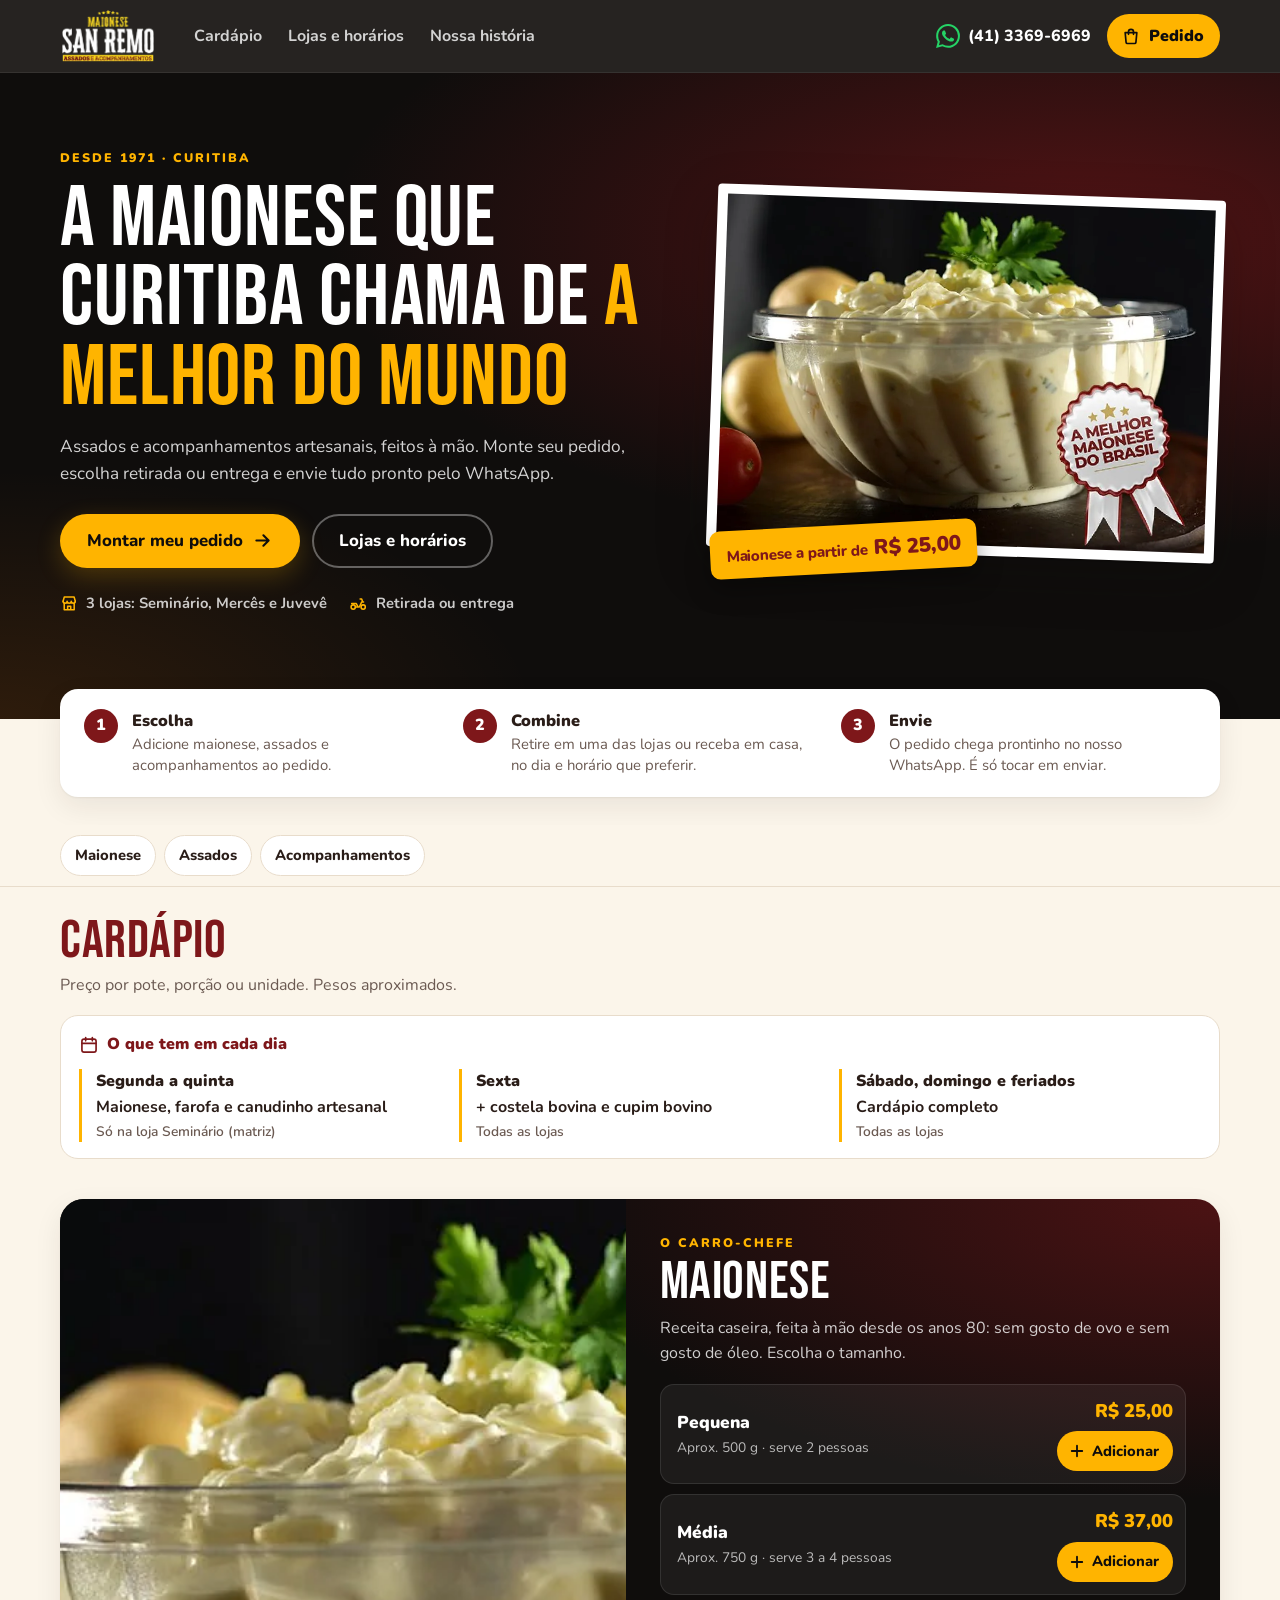
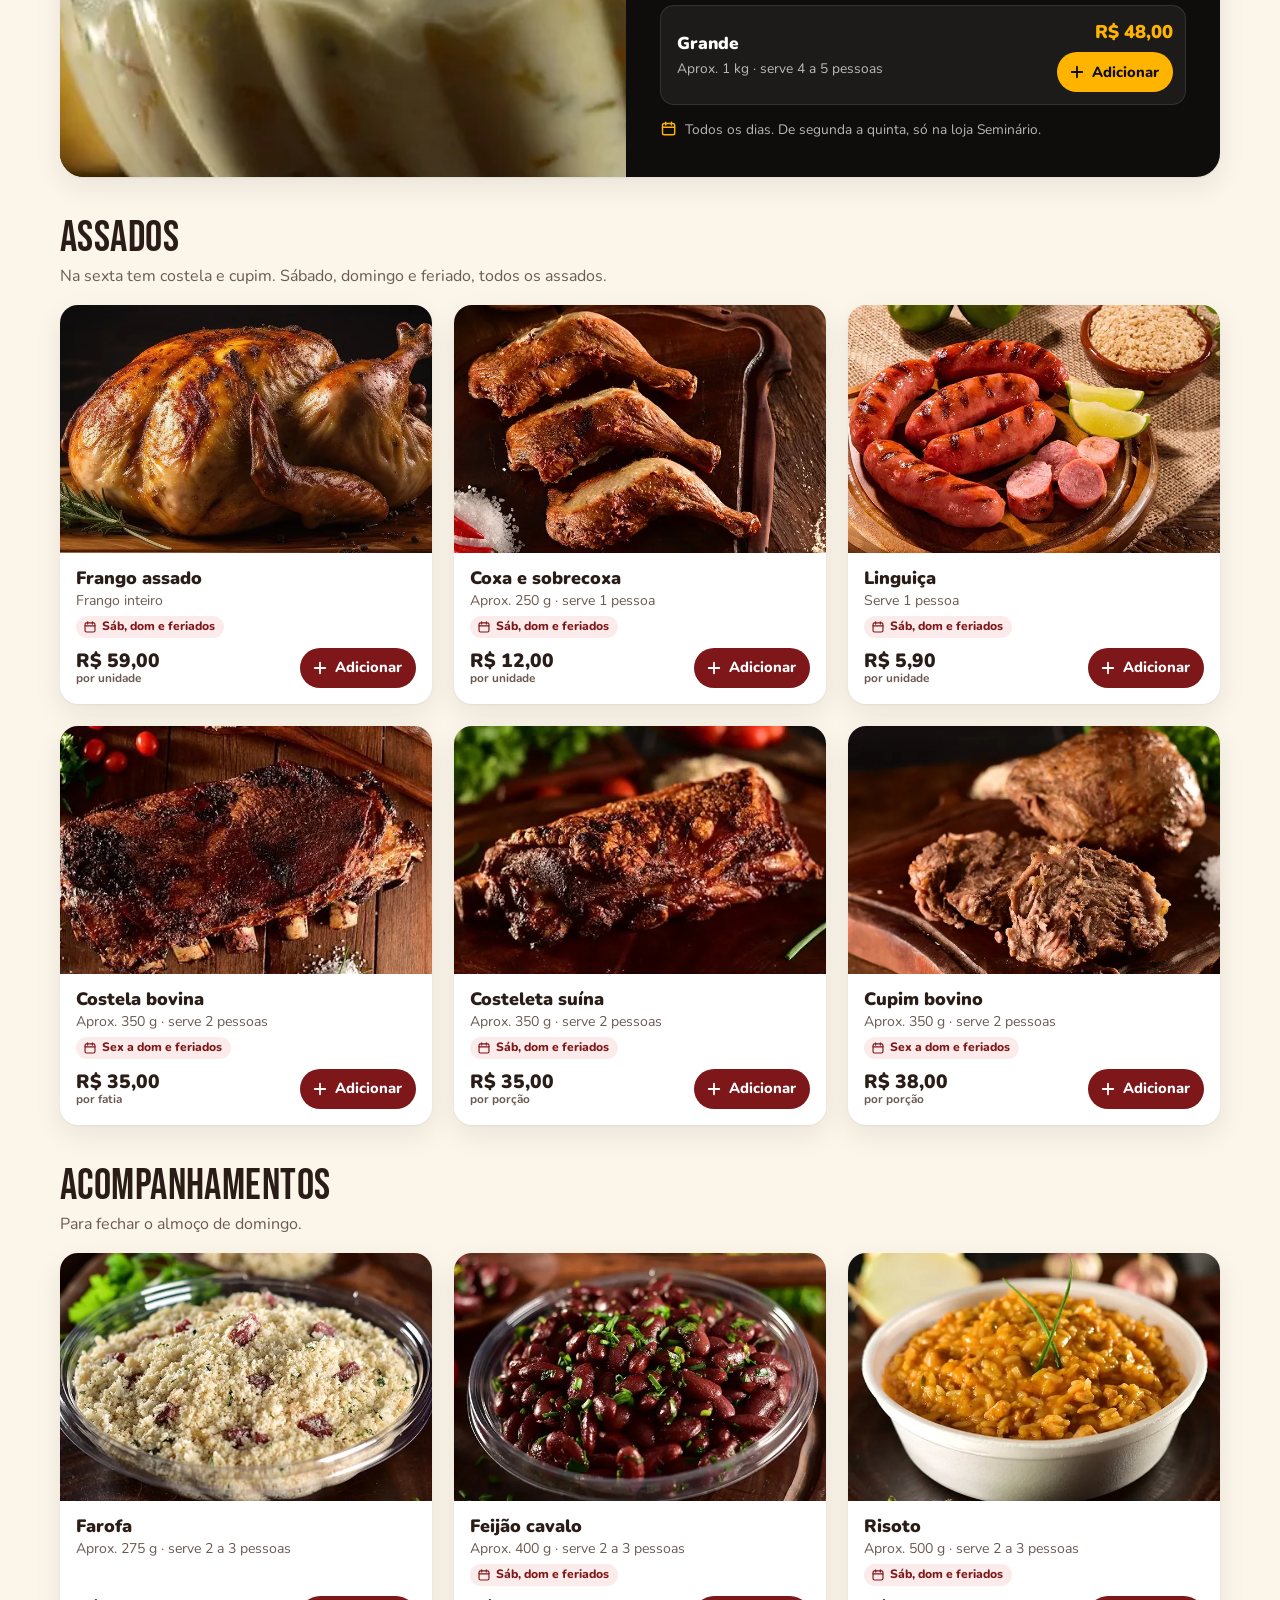
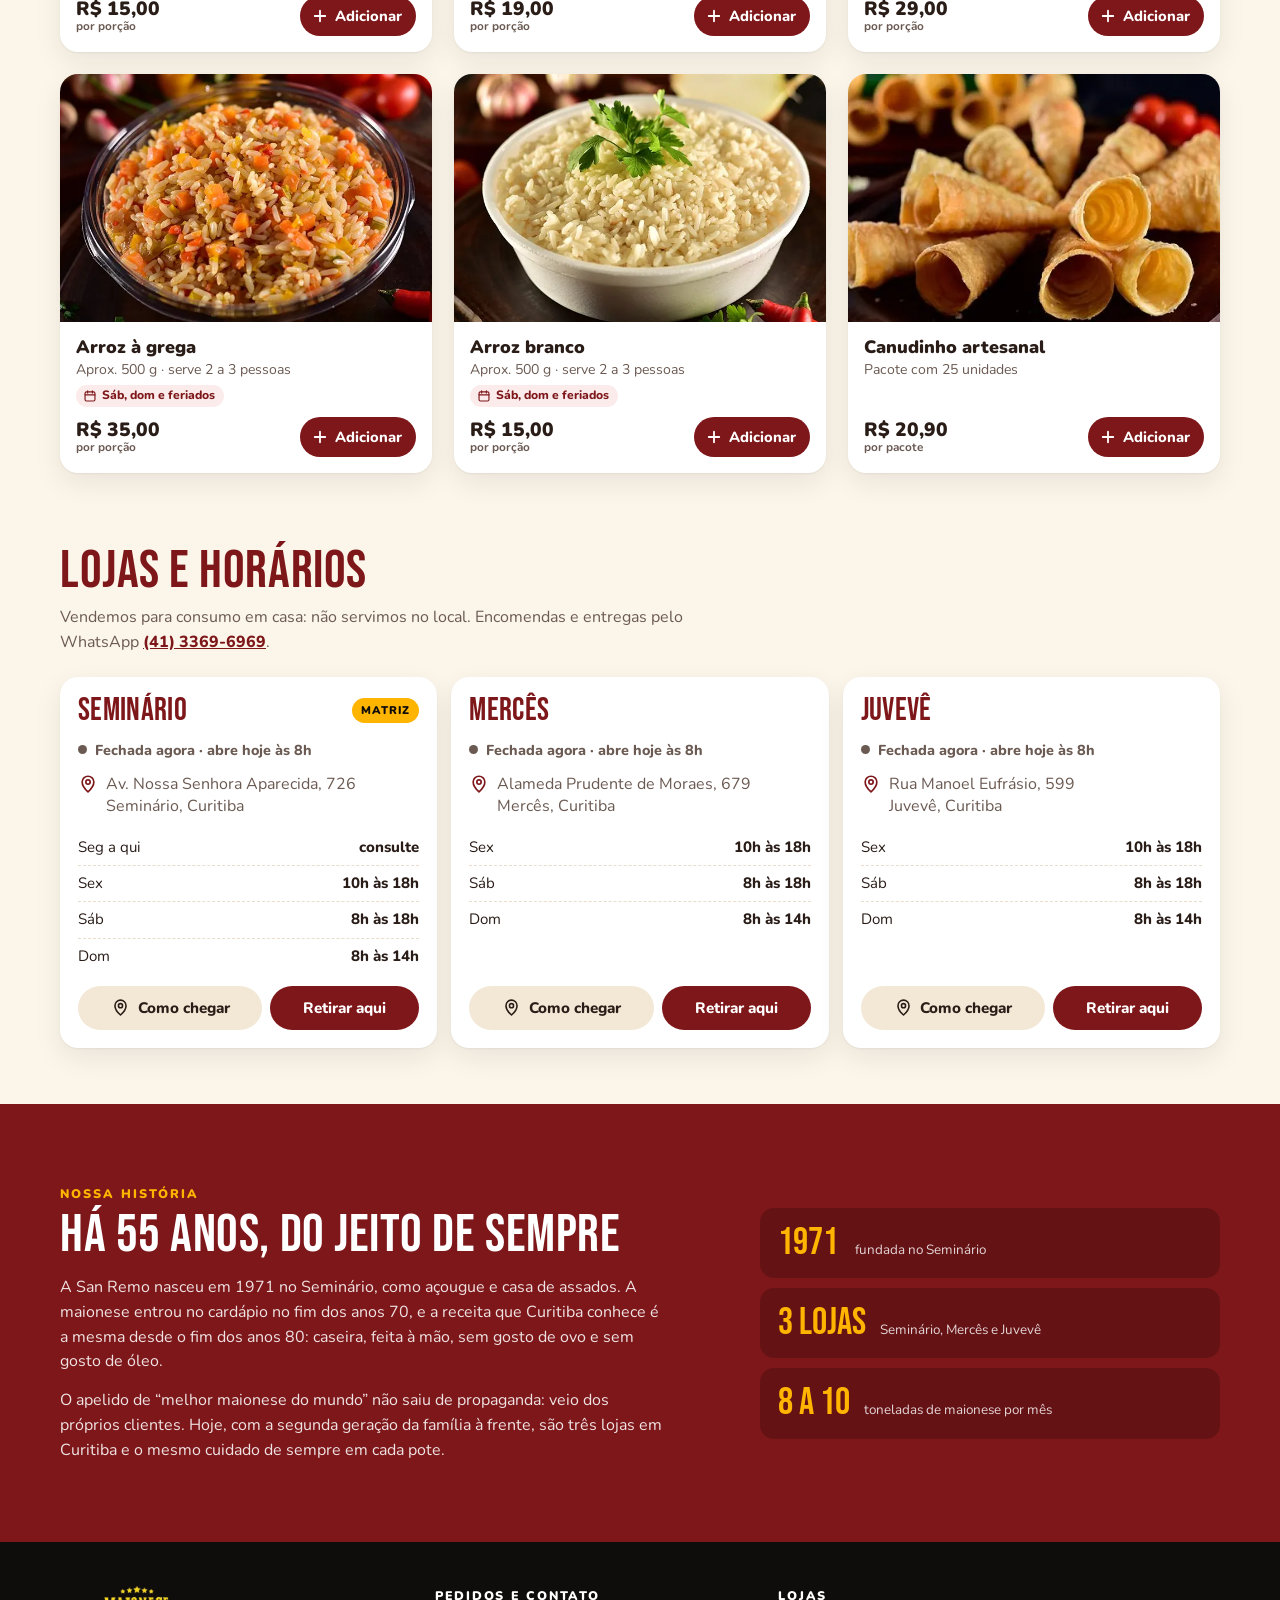
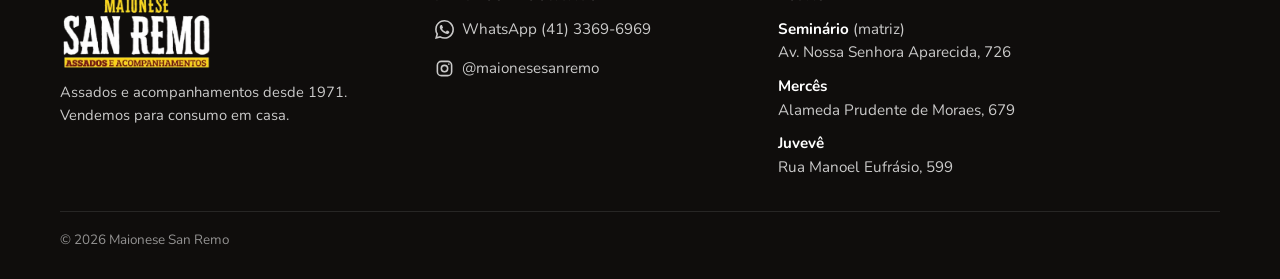
==== index.html @ 60b313f5 "Site novo da Maionese San Remo com pedido pelo WhatsApp Site estático (HTML, CSS e JS sem dependênci" ====
<!DOCTYPE html>
<html lang="pt-BR">
<head>
  <meta charset="utf-8">
  <meta name="viewport" content="width=device-width, initial-scale=1, viewport-fit=cover">
  <title>Maionese San Remo · Assados e acompanhamentos em Curitiba desde 1971</title>
  <meta name="description" content="A maionese artesanal que Curitiba chama de a melhor do mundo, além de frango, costela, cupim e acompanhamentos. Monte seu pedido e envie pelo WhatsApp. Lojas no Seminário, Mercês e Juvevê.">
  <link rel="canonical" href="https://www.maionesesanremo.com.br/">
  <meta name="theme-color" content="#0f0d0c">

  <meta property="og:locale" content="pt_BR">
  <meta property="og:type" content="website">
  <meta property="og:site_name" content="Maionese San Remo">
  <meta property="og:url" content="https://www.maionesesanremo.com.br/">
  <meta property="og:title" content="Maionese San Remo · Assados e acompanhamentos desde 1971">
  <meta property="og:description" content="A maionese que Curitiba chama de a melhor do mundo. Monte seu pedido e envie pelo WhatsApp.">
  <meta property="og:image" content="https://www.maionesesanremo.com.br/img/compartilhar.jpg">
  <meta property="og:image:width" content="1200">
  <meta property="og:image:height" content="630">
  <meta name="twitter:card" content="summary_large_image">

  <link rel="icon" type="image/png" href="favicon.png">
  <link rel="apple-touch-icon" href="apple-touch-icon.png">

  <link rel="preconnect" href="https://fonts.googleapis.com">
  <link rel="preconnect" href="https://fonts.gstatic.com" crossorigin>
  <link rel="stylesheet" href="https://fonts.googleapis.com/css2?family=Bebas+Neue&family=Nunito:wght@400;600;700;800;900&display=swap">
  <link rel="preload" as="image" href="img/maionese-destaque.webp" type="image/webp">
  <link rel="stylesheet" href="css/estilo.css">

  <!-- Google Ads (tag mantida do site anterior) -->
  <script async src="https://www.googletagmanager.com/gtag/js?id=AW-11486099084"></script>
  <script>
    window.dataLayer = window.dataLayer || [];
    function gtag(){dataLayer.push(arguments);}
    gtag('js', new Date());
    gtag('config', 'AW-11486099084');
  </script>
</head>
<body>
  <!-- Ícones -->
  <svg width="0" height="0" style="position:absolute" aria-hidden="true" focusable="false">
    <symbol id="i-wpp" viewBox="0 0 24 24"><path fill="currentColor" d="M17.472 14.382c-.297-.149-1.758-.867-2.03-.967-.273-.099-.471-.148-.67.15-.197.297-.767.966-.94 1.164-.173.199-.347.223-.644.075-.297-.15-1.255-.463-2.39-1.475-.883-.788-1.48-1.761-1.653-2.059-.173-.297-.018-.458.13-.606.134-.133.298-.347.446-.52.149-.174.198-.298.298-.497.099-.198.05-.371-.025-.52-.075-.149-.669-1.612-.916-2.207-.242-.579-.487-.5-.669-.51-.173-.008-.371-.01-.57-.01-.198 0-.52.074-.792.372-.272.297-1.04 1.016-1.04 2.479 0 1.462 1.065 2.875 1.213 3.074.149.198 2.096 3.2 5.077 4.487.709.306 1.262.489 1.694.625.712.227 1.36.195 1.871.118.571-.085 1.758-.719 2.006-1.413.248-.694.248-1.289.173-1.413-.074-.124-.272-.198-.57-.347m-5.421 7.403h-.004a9.87 9.87 0 0 1-5.031-1.378l-.361-.214-3.741.982.998-3.648-.235-.374a9.86 9.86 0 0 1-1.51-5.26c.001-5.45 4.436-9.884 9.888-9.884 2.64 0 5.122 1.03 6.988 2.898a9.825 9.825 0 0 1 2.893 6.994c-.003 5.45-4.437 9.884-9.885 9.884m8.413-18.297A11.815 11.815 0 0 0 12.05 0C5.495 0 .16 5.335.157 11.892c0 2.096.547 4.142 1.588 5.945L.057 24l6.305-1.654a11.882 11.882 0 0 0 5.683 1.448h.005c6.554 0 11.89-5.335 11.893-11.893a11.821 11.821 0 0 0-3.48-8.413Z"/></symbol>
      <symbol id="i-sacola" viewBox="0 0 24 24"><path fill="none" stroke="currentColor" stroke-width="2" stroke-linejoin="round" d="M5 8h14l-1.1 11.6a1.6 1.6 0 0 1-1.6 1.4H7.7a1.6 1.6 0 0 1-1.6-1.4L5 8Z"/><path fill="none" stroke="currentColor" stroke-width="2" stroke-linecap="round" d="M9 10V7a3 3 0 0 1 6 0v3"/></symbol>
      <symbol id="i-mais" viewBox="0 0 24 24"><path fill="none" stroke="currentColor" stroke-width="2.4" stroke-linecap="round" d="M12 5v14M5 12h14"/></symbol>
      <symbol id="i-menos" viewBox="0 0 24 24"><path fill="none" stroke="currentColor" stroke-width="2.4" stroke-linecap="round" d="M5 12h14"/></symbol>
      <symbol id="i-lixo" viewBox="0 0 24 24"><path fill="none" stroke="currentColor" stroke-width="2" stroke-linecap="round" stroke-linejoin="round" d="M4 7h16M10 11v6M14 11v6M9 7V4.8c0-.4.4-.8.8-.8h4.4c.4 0 .8.4.8.8V7M6 7l1 12.2c.1.9.8 1.8 1.8 1.8h6.4c1 0 1.7-.9 1.8-1.8L18 7"/></symbol>
      <symbol id="i-cal" viewBox="0 0 24 24"><g fill="none" stroke="currentColor" stroke-width="2" stroke-linecap="round" stroke-linejoin="round"><rect x="3.5" y="5" width="17" height="15.5" rx="2.5"/><path d="M3.5 10h17M8 3v4M16 3v4"/></g></symbol>
      <symbol id="i-pin" viewBox="0 0 24 24"><g fill="none" stroke="currentColor" stroke-width="2" stroke-linecap="round" stroke-linejoin="round"><path d="M12 21.5s7-6.1 7-11.8a7 7 0 1 0-14 0c0 5.7 7 11.8 7 11.8Z"/><circle cx="12" cy="9.7" r="2.6"/></g></symbol>
      <symbol id="i-relogio" viewBox="0 0 24 24"><g fill="none" stroke="currentColor" stroke-width="2" stroke-linecap="round" stroke-linejoin="round"><circle cx="12" cy="12" r="9"/><path d="M12 7v5.2l3.2 2"/></g></symbol>
      <symbol id="i-check" viewBox="0 0 24 24"><path fill="none" stroke="currentColor" stroke-width="2.6" stroke-linecap="round" stroke-linejoin="round" d="M5 12.5 9.5 17 19 7.5"/></symbol>
      <symbol id="i-voltar" viewBox="0 0 24 24"><path fill="none" stroke="currentColor" stroke-width="2.4" stroke-linecap="round" stroke-linejoin="round" d="M15 5 8 12l7 7"/></symbol>
      <symbol id="i-fechar" viewBox="0 0 24 24"><path fill="none" stroke="currentColor" stroke-width="2.4" stroke-linecap="round" d="M6 6l12 12M18 6 6 18"/></symbol>
      <symbol id="i-seta" viewBox="0 0 24 24"><path fill="none" stroke="currentColor" stroke-width="2.4" stroke-linecap="round" stroke-linejoin="round" d="M5 12h13M13 6l6 6-6 6"/></symbol>
      <symbol id="i-loja" viewBox="0 0 24 24"><g fill="none" stroke="currentColor" stroke-width="2" stroke-linecap="round" stroke-linejoin="round"><path d="M4 9.5 5.6 4h12.8L20 9.5"/><path d="M4 9.5c0 1.4 1.1 2.5 2.7 2.5s2.6-1.1 2.6-2.5c0 1.4 1.2 2.5 2.7 2.5s2.7-1.1 2.7-2.5c0 1.4 1.1 2.5 2.6 2.5S20 10.9 20 9.5"/><path d="M5.5 12v8.5h13V12M10 20.5V16h4v4.5"/></g></symbol>
      <symbol id="i-moto" viewBox="0 0 24 24"><g fill="none" stroke="currentColor" stroke-width="2" stroke-linecap="round" stroke-linejoin="round"><circle cx="5.5" cy="17" r="2.8"/><circle cx="18.5" cy="17" r="2.8"/><path d="M8.3 17h5.2l3-6.5H19M14.5 6.5h2l1.5 4M3.5 12.5h6l2.5 4.5"/></g></symbol>
      <symbol id="i-alerta" viewBox="0 0 24 24"><g fill="none" stroke="currentColor" stroke-width="2" stroke-linecap="round" stroke-linejoin="round"><path d="M10.3 4.3 2.6 17.6A2 2 0 0 0 4.3 20.6h15.4a2 2 0 0 0 1.7-3L13.7 4.3a2 2 0 0 0-3.4 0Z"/><path d="M12 9.5v4.5M12 17.2v.01"/></g></symbol>
      <symbol id="i-insta" viewBox="0 0 24 24"><g fill="none" stroke="currentColor" stroke-width="2" stroke-linecap="round" stroke-linejoin="round"><rect x="3" y="3" width="18" height="18" rx="5"/><circle cx="12" cy="12" r="4"/><path d="M17.5 6.5v.01"/></g></symbol>
  </svg>

  <a class="pular" href="#cardapio">Pular para o cardápio</a>

  <header class="topo" data-topo>
    <div class="topo__in">
      <a class="topo__marca" href="#inicio">
        <img src="img/logo.webp" alt="Maionese San Remo — assados e acompanhamentos" width="757" height="418">
      </a>
      <nav class="topo__nav" aria-label="Principal">
        <a href="#cardapio">Cardápio</a>
        <a href="#lojas">Lojas e horários</a>
        <a href="#historia">Nossa história</a>
      </nav>
      <div class="topo__acoes">
        <a class="topo__wpp" data-link-contato href="https://wa.me/554133696969" target="_blank" rel="noopener">
          <svg class="ico" aria-hidden="true"><use href="#i-wpp"/></svg>
          <span class="topo__wpp-txt">(41) 3369-6969</span>
          <span class="visualmente-oculto">WhatsApp</span>
        </a>
        <button class="topo__sacola" type="button" data-abrir-pedido aria-label="Ver pedido">
          <svg class="ico" aria-hidden="true"><use href="#i-sacola"/></svg>
          <span>Pedido</span>
          <span class="selo-qtd" data-qtd hidden>0</span>
        </button>
      </div>
    </div>
  </header>

  <main id="inicio">
    <section class="hero">
      <div class="hero__in">
        <div class="hero__texto">
          <p class="hero__sobre">Desde 1971 · Curitiba</p>
          <h1>A maionese que Curitiba chama de <em>a melhor do mundo</em></h1>
          <p class="hero__sub">Assados e acompanhamentos artesanais, feitos à mão. Monte seu pedido, escolha retirada ou entrega e envie tudo pronto pelo WhatsApp.</p>
          <div class="hero__ctas">
            <a class="btn btn--amarelo btn--grande" href="#cardapio">Montar meu pedido <svg class="ico" aria-hidden="true"><use href="#i-seta"/></svg></a>
            <a class="btn btn--contorno btn--grande" href="#lojas">Lojas e horários</a>
          </div>
          <ul class="hero__fatos">
            <li><svg class="ico" aria-hidden="true"><use href="#i-loja"/></svg>3 lojas: Seminário, Mercês e Juvevê</li>
            <li><svg class="ico" aria-hidden="true"><use href="#i-moto"/></svg>Retirada ou entrega</li>
          </ul>
        </div>
        <figure class="hero__foto">
          <div class="polaroid">
            <img src="img/maionese-destaque.webp" alt="Pote de maionese San Remo com salsinha e o selo “A melhor maionese do Brasil”" width="800" height="562" fetchpriority="high">
          </div>
          <figcaption class="faixa-preco">Maionese a partir de <strong data-preco-min>R$ 25,00</strong></figcaption>
        </figure>
      </div>
    </section>

    <section class="passos" aria-labelledby="passos-titulo">
      <h2 id="passos-titulo" class="visualmente-oculto">Como pedir</h2>
      <ol class="passos__lista">
        <li><span class="passos__num" aria-hidden="true">1</span><div><strong>Escolha</strong><p>Adicione maionese, assados e acompanhamentos ao pedido.</p></div></li>
        <li><span class="passos__num" aria-hidden="true">2</span><div><strong>Combine</strong><p>Retire em uma das lojas ou receba em casa, no dia e horário que preferir.</p></div></li>
        <li><span class="passos__num" aria-hidden="true">3</span><div><strong>Envie</strong><p>O pedido chega prontinho no nosso WhatsApp. É só tocar em enviar.</p></div></li>
      </ol>
    </section>

    <nav class="categorias" aria-label="Categorias do cardápio">
      <div class="categorias__in" data-categorias></div>
    </nav>

    <section id="cardapio" class="cardapio" aria-labelledby="cardapio-titulo">
      <div class="cardapio__topo">
        <h2 id="cardapio-titulo" class="titulo-secao">Cardápio</h2>
        <p class="cardapio__intro">Preço por pote, porção ou unidade. Pesos aproximados.</p>
      </div>
      <div class="agenda" data-agenda></div>
      <div data-cardapio></div>
      <noscript>
        <p class="aviso-noscript">Para montar o pedido pelo site, ative o JavaScript do navegador. Ou peça direto pelo WhatsApp: <a href="https://wa.me/554133696969">(41) 3369-6969</a>.</p>
      </noscript>
    </section>

    <section id="lojas" class="lojas" aria-labelledby="lojas-titulo">
      <h2 id="lojas-titulo" class="titulo-secao">Lojas e horários</h2>
      <p class="lojas__intro">Vendemos para consumo em casa: não servimos no local. Encomendas e entregas pelo WhatsApp <a data-link-contato href="https://wa.me/554133696969" target="_blank" rel="noopener">(41) 3369-6969</a>.</p>
      <div class="lojas__grade" data-lojas></div>
    </section>

    <section id="historia" class="historia" aria-labelledby="historia-titulo">
      <div class="historia__in">
        <div class="historia__texto">
          <p class="sobretitulo">Nossa história</p>
          <h2 id="historia-titulo" class="titulo-secao">Há <span data-anos>55</span> anos, do jeito de sempre</h2>
          <p>A San Remo nasceu em 1971 no Seminário, como açougue e casa de assados. A maionese entrou no cardápio no fim dos anos 70, e a receita que Curitiba conhece é a mesma desde o fim dos anos 80: caseira, feita à mão, sem gosto de ovo e sem gosto de óleo.</p>
          <p>O apelido de “melhor maionese do mundo” não saiu de propaganda: veio dos próprios clientes. Hoje, com a segunda geração da família à frente, são três lojas em Curitiba e o mesmo cuidado de sempre em cada pote.</p>
        </div>
        <dl class="historia__numeros">
          <div><dt>1971</dt><dd>fundada no Seminário</dd></div>
          <div><dt>3 lojas</dt><dd>Seminário, Mercês e Juvevê</dd></div>
          <div><dt>8 a 10</dt><dd>toneladas de maionese por mês</dd></div>
        </dl>
      </div>
    </section>
  </main>

  <footer class="rodape">
    <div class="rodape__in">
      <div class="rodape__marca">
        <img src="img/logo.webp" alt="Maionese San Remo" width="757" height="418" loading="lazy">
        <p>Assados e acompanhamentos desde 1971.<br>Vendemos para consumo em casa.</p>
      </div>
      <div>
        <h2 class="rodape__titulo">Pedidos e contato</h2>
        <ul>
          <li><a data-link-contato href="https://wa.me/554133696969" target="_blank" rel="noopener"><svg class="ico" aria-hidden="true"><use href="#i-wpp"/></svg>WhatsApp (41) 3369-6969</a></li>
          <li><a href="https://www.instagram.com/maionesesanremo/" target="_blank" rel="noopener"><svg class="ico" aria-hidden="true"><use href="#i-insta"/></svg>@maionesesanremo</a></li>
        </ul>
      </div>
      <div>
        <h2 class="rodape__titulo">Lojas</h2>
        <ul data-rodape-lojas></ul>
      </div>
    </div>
    <p class="rodape__base">© <span data-ano>2026</span> Maionese San Remo<span data-cnpj></span></p>
  </footer>

  <!-- Barra do pedido (aparece quando há itens) -->
  <div class="barra" data-barra hidden>
    <button type="button" class="barra__btn" data-abrir-pedido>
      <span class="barra__qtd"><svg class="ico" aria-hidden="true"><use href="#i-sacola"/></svg><b data-barra-qtd>0</b></span>
      <span class="barra__txt">Ver pedido</span>
      <span class="barra__total" data-barra-total>R$ 0,00</span>
    </button>
  </div>

  <!-- Pedido: itens → retirada/entrega → envio -->
  <dialog class="pedido" data-pedido aria-labelledby="pedido-titulo">
    <div class="pedido__caixa">
      <header class="pedido__topo">
        <button type="button" class="icone-btn" data-voltar aria-label="Voltar para os itens" hidden><svg class="ico" aria-hidden="true"><use href="#i-voltar"/></svg></button>
        <div class="pedido__cab">
          <h2 id="pedido-titulo" tabindex="-1" data-pedido-titulo>Seu pedido</h2>
          <ol class="progresso" aria-label="Etapas do pedido">
            <li data-passo="itens">Itens</li>
            <li data-passo="dados">Retirada ou entrega</li>
            <li data-passo="enviado">Envio</li>
          </ol>
        </div>
        <button type="button" class="icone-btn" data-fechar aria-label="Fechar"><svg class="ico" aria-hidden="true"><use href="#i-fechar"/></svg></button>
      </header>

      <div class="pedido__corpo" data-corpo>
        <section data-etapa="itens" aria-label="Itens do pedido">
          <ul class="itens" data-itens></ul>
          <div class="vazio" data-vazio hidden>
            <div class="vazio__icone"><svg class="ico" aria-hidden="true"><use href="#i-sacola"/></svg></div>
            <p class="vazio__titulo">Seu pedido está vazio</p>
            <p>Que tal começar pela maionese mais famosa de Curitiba?</p>
            <button type="button" class="btn btn--vinho" data-ir-cardapio>Ver o cardápio</button>
          </div>
          <div class="sugestoes" data-sugestoes></div>
        </section>

        <section data-etapa="dados" hidden aria-label="Retirada ou entrega">
          <form id="form-pedido" novalidate>
            <fieldset class="grupo" data-modos>
              <legend>Como você quer receber?</legend>
              <div class="modos">
                <label class="opcao">
                  <input type="radio" name="modo" value="retirar">
                  <span><svg class="ico" aria-hidden="true"><use href="#i-loja"/></svg><b>Retirar na loja</b><small>Sem taxa</small></span>
                </label>
                <label class="opcao">
                  <input type="radio" name="modo" value="entrega">
                  <span><svg class="ico" aria-hidden="true"><use href="#i-moto"/></svg><b>Entrega</b><small>Taxa a combinar</small></span>
                </label>
              </div>
            </fieldset>

            <fieldset class="grupo" data-bloco="retirar">
              <legend>Em qual loja?</legend>
              <div class="lista-lojas" data-lista-lojas></div>
            </fieldset>

            <fieldset class="grupo" data-bloco="entrega" hidden>
              <legend>Endereço de entrega</legend>
              <label class="campo" data-campo="endereco"><span>Rua e número</span><input name="endereco" autocomplete="address-line1" placeholder="Ex.: Rua Brigadeiro Franco, 1500"></label>
              <label class="campo" data-campo="bairro"><span>Bairro</span><input name="bairro" autocomplete="address-level3"></label>
              <label class="campo"><span>Complemento ou referência <i>(opcional)</i></span><input name="complemento" autocomplete="address-line2" placeholder="Ex.: ap. 32, bloco B"></label>
              <p class="nota" data-aviso-entrega></p>
            </fieldset>

            <fieldset class="grupo" data-campo="data">
              <legend>Para quando?</legend>
              <div class="dias" data-dias></div>
              <label class="campo" data-campo="hora"><span>Horário</span><select name="hora" data-hora></select></label>
              <p class="nota" data-nota-horario></p>
            </fieldset>

            <div class="alerta" data-alerta role="status" hidden></div>

            <fieldset class="grupo">
              <legend>Seus dados</legend>
              <label class="campo" data-campo="nome"><span>Seu nome</span><input name="nome" autocomplete="name" placeholder="Para a loja saber de quem é o pedido"></label>
            </fieldset>

            <fieldset class="grupo" data-bloco="entrega" hidden>
              <legend>Pagamento na entrega</legend>
              <div class="chips" data-pagamentos></div>
              <label class="campo" data-troco hidden><span>Troco para quanto? <i>(opcional)</i></span><input name="troco" inputmode="decimal" placeholder="Ex.: 100"></label>
            </fieldset>

            <label class="campo"><span>Observações <i>(opcional)</i></span><textarea name="obs" rows="2" placeholder="Ex.: frango bem assado, separar em duas sacolas…"></textarea></label>

            <div class="resumo" data-resumo></div>
          </form>
        </section>

        <section data-etapa="enviado" hidden aria-label="Pedido enviado">
          <div class="enviado">
            <div class="enviado__icone"><svg class="ico" aria-hidden="true"><use href="#i-check"/></svg></div>
            <p class="enviado__titulo">Seu pedido está pronto no WhatsApp!</p>
            <p>Agora é só tocar em <b>enviar</b> na conversa. A loja confirma o pedido e o horário por lá.</p>
            <a class="btn btn--wpp btn--bloco" data-link-final href="https://wa.me/554133696969" target="_blank" rel="noopener"><svg class="ico" aria-hidden="true"><use href="#i-wpp"/></svg>Abrir o WhatsApp de novo</a>
            <button type="button" class="btn btn--leve btn--bloco" data-novo-pedido>Fazer um novo pedido</button>
            <p class="nota">Seu pedido fica salvo neste aparelho até você começar um novo.</p>
          </div>
        </section>
      </div>

      <footer class="pedido__rodape" data-rodape-pedido>
        <div class="pedido__total"><span>Total dos itens</span><strong data-total>R$ 0,00</strong></div>
        <button type="button" class="btn btn--vinho btn--bloco btn--grande" data-continuar>Continuar <svg class="ico" aria-hidden="true"><use href="#i-seta"/></svg></button>
        <button type="submit" form="form-pedido" class="btn btn--wpp btn--bloco btn--grande" data-enviar hidden><svg class="ico" aria-hidden="true"><use href="#i-wpp"/></svg>Enviar pedido pelo WhatsApp</button>
      </footer>
    </div>
  </dialog>

  <div class="toast" data-toast role="status" aria-live="polite"></div>

  <script src="js/config.js" defer></script>
  <script src="js/cardapio.js" defer></script>
  <script src="js/app.js" defer></script>
</body>
</html>
---- css/estilo.css ----
/* =====================================================================
   Maionese San Remo — estilos
   Paleta da marca: carvão, vinho (#7e171a) e amarelo (#ffb400).
   ===================================================================== */

:root {
  --vinho: #7e171a;
  --vinho-escuro: #5c0f12;
  --vinho-claro: #9b2227;
  --vinho-fundo: #fbeceb;
  --amarelo: #ffb400;
  --amarelo-claro: #ffc93d;
  --laranja: #ff7f08;
  --carvao: #0f0d0c;
  --carvao-2: #1c1816;
  --creme: #fbf5ea;
  --creme-2: #f3e8d6;
  --papel: #ffffff;
  --texto: #2a1d18;
  --texto-suave: #6b5a52;
  --linha: #e8dccb;
  --verde: #168445;
  --verde-escuro: #0f6b37;
  --verde-fundo: #e3f4ea;
  --erro: #b3261e;

  --raio: 18px;
  --raio-p: 12px;
  --sombra: 0 1px 2px rgba(42, 29, 24, .06), 0 10px 28px rgba(42, 29, 24, .08);
  --sombra-forte: 0 18px 50px rgba(15, 13, 12, .28);

  --fonte-display: 'Bebas Neue', 'Oswald', Impact, 'Arial Narrow', sans-serif;
  --fonte: 'Nunito', system-ui, -apple-system, 'Segoe UI', Roboto, Arial, sans-serif;

  --topo-h: 62px;
  --largura: 1160px;
  --foco: var(--vinho);
}

/* ---------- base ---------- */
*, *::before, *::after { box-sizing: border-box; }
[hidden] { display: none !important; }
html {
  scroll-behavior: smooth;
  scroll-padding-top: calc(var(--topo-h) + 70px);
  -webkit-text-size-adjust: 100%;
}
body {
  margin: 0;
  font-family: var(--fonte);
  font-size: 1rem;
  line-height: 1.55;
  color: var(--texto);
  background: var(--creme);
  -webkit-font-smoothing: antialiased;
  text-rendering: optimizeLegibility;
}
body:has(dialog[open]) { overflow: hidden; }
img { display: block; max-width: 100%; height: auto; }
a { color: inherit; }
button, input, select, textarea { font: inherit; color: inherit; }
button { cursor: pointer; }
h1, h2, h3, h4, p { margin: 0; }
:focus-visible { outline: 3px solid var(--foco); outline-offset: 2px; }
::selection { background: var(--amarelo); color: var(--carvao); }

.ico { width: 1.25em; height: 1.25em; flex: none; }
.visualmente-oculto {
  position: absolute !important; width: 1px; height: 1px; padding: 0; margin: -1px;
  overflow: hidden; clip: rect(0 0 0 0); white-space: nowrap; border: 0;
}
.pular {
  position: absolute; left: 12px; top: -80px; z-index: 100;
  background: var(--amarelo); color: var(--carvao); padding: 10px 16px;
  border-radius: 10px; font-weight: 800; text-decoration: none;
}
.pular:focus { top: 12px; }
.sobretitulo {
  font-weight: 900; font-size: .78rem; letter-spacing: .16em; text-transform: uppercase;
  color: var(--vinho);
}
.titulo-secao {
  font-family: var(--fonte-display); font-weight: 400; letter-spacing: .01em;
  font-size: clamp(2.4rem, 7vw, 3.4rem); line-height: .95; color: var(--vinho);
}
.nota { font-size: .86rem; color: var(--texto-suave); }

/* ---------- botões ---------- */
.btn {
  display: inline-flex; align-items: center; justify-content: center; gap: .5em;
  min-height: 48px; padding: 0 1.3em; border-radius: 999px; border: 2px solid transparent;
  font-weight: 800; font-size: 1rem; line-height: 1.1; text-decoration: none; text-align: center;
  transition: background-color .15s, border-color .15s, transform .1s, box-shadow .15s;
}
.btn:active { transform: translateY(1px); }
.btn--grande { min-height: 54px; font-size: 1.05rem; padding: 0 1.5em; }
.btn--bloco { width: 100%; }
.btn--amarelo { background: var(--amarelo); color: var(--carvao); box-shadow: 0 8px 24px rgba(255, 180, 0, .22); }
.btn--amarelo:hover { background: var(--amarelo-claro); }
.btn--contorno { border-color: rgba(255, 255, 255, .35); color: #fff; }
.btn--contorno:hover { border-color: #fff; background: rgba(255, 255, 255, .06); }
.btn--vinho { background: var(--vinho); color: #fff; }
.btn--vinho:hover { background: var(--vinho-claro); }
.btn--wpp { background: var(--verde); color: #fff; }
.btn--wpp:hover { background: var(--verde-escuro); }
.btn--leve { background: var(--creme-2); color: var(--texto); }
.btn--leve:hover { background: #ecdcc4; }
.btn-link {
  background: none; border: 0; padding: 0; font-weight: 800; color: var(--vinho);
  text-decoration: underline; text-underline-offset: 3px; justify-self: start;
}

/* adicionar / quantidade */
.btn-add {
  display: inline-flex; align-items: center; gap: 6px; height: 40px; padding: 0 14px 0 11px;
  border-radius: 999px; border: 0; background: var(--vinho); color: #fff;
  font-weight: 800; font-size: .92rem; white-space: nowrap; transition: background-color .15s;
}
.btn-add:hover { background: var(--vinho-claro); }
.btn-add .ico { width: 18px; height: 18px; }
.passo {
  display: inline-flex; align-items: center; height: 40px; border-radius: 999px;
  border: 2px solid var(--vinho); background: #fff;
}
.passo button {
  width: 38px; height: 36px; border: 0; border-radius: 999px; background: transparent;
  color: var(--vinho); display: grid; place-items: center;
}
.passo button:hover { background: var(--vinho-fundo); }
.passo .ico { width: 18px; height: 18px; }
.passo output { min-width: 22px; text-align: center; font-weight: 900; }
.no-escuro { --foco: var(--amarelo); }
.no-escuro .btn-add { background: var(--amarelo); color: var(--carvao); }
.no-escuro .btn-add:hover { background: var(--amarelo-claro); }
.no-escuro .passo { border-color: var(--amarelo); background: transparent; }
.no-escuro .passo button { color: var(--amarelo); }
.no-escuro .passo button:hover { background: rgba(255, 180, 0, .14); }
.no-escuro .passo output { color: #fff; }

/* ---------- topo ---------- */
.topo {
  position: sticky; top: 0; z-index: 30; color: #fff; --foco: var(--amarelo);
  background: rgba(15, 13, 12, .97);
  border-bottom: 1px solid rgba(255, 255, 255, .07);
  transition: box-shadow .2s;
}
.topo.rolou { box-shadow: 0 6px 24px rgba(0, 0, 0, .25); }
@supports (backdrop-filter: blur(8px)) {
  .topo { background: rgba(15, 13, 12, .9); backdrop-filter: saturate(150%) blur(10px); }
}
.topo__in {
  width: min(var(--largura), 100% - 32px); margin-inline: auto; height: var(--topo-h);
  display: flex; align-items: center; gap: 12px;
}
.topo__marca { flex: none; border-radius: 8px; }
.topo__marca img { height: 44px; width: auto; }
.topo__nav { display: none; gap: 2px; margin-left: 16px; }
.topo__nav a {
  text-decoration: none; font-weight: 700; color: rgba(255, 255, 255, .8);
  padding: 8px 12px; border-radius: 999px;
}
.topo__nav a:hover { color: #fff; background: rgba(255, 255, 255, .08); }
.topo__acoes { margin-left: auto; display: flex; align-items: center; gap: 6px; }
.topo__wpp {
  display: inline-flex; align-items: center; gap: 8px; min-height: 44px; padding: 0 10px;
  border-radius: 999px; text-decoration: none; font-weight: 800; color: #fff;
}
.topo__wpp:hover { background: rgba(255, 255, 255, .08); }
.topo__wpp .ico { width: 24px; height: 24px; color: #25d366; }
.topo__wpp-txt { display: none; }
.topo__sacola {
  position: relative; display: inline-flex; align-items: center; gap: 8px; height: 44px;
  padding: 0 16px 0 14px; border: 0; border-radius: 999px;
  background: var(--amarelo); color: var(--carvao); font-weight: 900;
}
.topo__sacola:hover { background: var(--amarelo-claro); }
.selo-qtd {
  min-width: 22px; height: 22px; padding: 0 6px; border-radius: 999px;
  background: var(--vinho); color: #fff; font-size: .78rem; line-height: 22px; text-align: center;
}
.selo-qtd.pula { animation: pula .4s ease; }
@keyframes pula { 40% { transform: scale(1.35); } }

/* ---------- hero ---------- */
.hero {
  position: relative; color: #fff; --foco: var(--amarelo); overflow: hidden;
  background:
    radial-gradient(85% 70% at 85% 25%, rgba(126, 23, 26, .62), transparent 70%),
    radial-gradient(60% 55% at 0% 100%, rgba(255, 127, 8, .13), transparent 70%),
    var(--carvao);
}
.hero__in {
  width: min(var(--largura), 100% - 32px); margin-inline: auto;
  display: grid; gap: 36px; padding: 36px 0 64px;
}
.hero__sobre {
  display: inline-block; font-weight: 900; font-size: .78rem; letter-spacing: .16em;
  text-transform: uppercase; color: var(--amarelo);
}
.hero h1 {
  font-family: var(--fonte-display); font-weight: 400; letter-spacing: .01em;
  font-size: clamp(3rem, 12vw, 5.4rem); line-height: .92; margin-top: 10px;
}
.hero h1 em { font-style: normal; color: var(--amarelo); }
.hero__sub { margin-top: 16px; font-size: 1.08rem; color: rgba(255, 255, 255, .82); max-width: 33em; }
.hero__ctas { display: flex; flex-wrap: wrap; gap: 12px; margin-top: 26px; }
.hero__ctas .btn--amarelo { flex: 1 1 100%; }
.hero__ctas .btn--contorno { flex: 1 1 100%; }
.hero__fatos {
  list-style: none; margin: 24px 0 0; padding: 0; display: flex; flex-wrap: wrap; gap: 8px 22px;
  font-weight: 700; font-size: .92rem; color: rgba(255, 255, 255, .78);
}
.hero__fatos li { display: inline-flex; align-items: center; gap: 8px; }
.hero__fatos .ico { color: var(--amarelo); }
.hero__foto { margin: 0; position: relative; justify-self: center; width: min(100%, 540px); padding: 0 6px 10px; }
.polaroid {
  background: #fff; padding: 10px; border-radius: 4px; transform: rotate(2deg);
  box-shadow: var(--sombra-forte), 0 2px 0 rgba(0, 0, 0, .2);
}
.faixa-preco {
  position: absolute; left: -2px; bottom: -6px; transform: rotate(-3deg);
  background: var(--amarelo); color: var(--vinho); font-weight: 800; font-size: .95rem;
  padding: 8px 16px; border-radius: 10px; box-shadow: 0 10px 24px rgba(0, 0, 0, .35);
}
.faixa-preco strong { font-weight: 900; font-size: 1.3rem; margin-left: 2px; white-space: nowrap; }

/* ---------- como pedir ---------- */
.passos { width: min(var(--largura), 100% - 32px); margin: -30px auto 0; position: relative; z-index: 2; }
.passos__lista {
  list-style: none; margin: 0; padding: 16px 18px; display: grid; gap: 14px;
  background: var(--papel); border-radius: var(--raio); box-shadow: var(--sombra);
}
.passos__lista li { display: flex; gap: 14px; align-items: flex-start; }
.passos__num {
  flex: none; width: 34px; height: 34px; border-radius: 50%; display: grid; place-items: center;
  background: var(--vinho); color: #fff; font-weight: 900;
}
.passos__lista strong { font-weight: 900; font-size: 1.02rem; }
.passos__lista p { color: var(--texto-suave); font-size: .93rem; line-height: 1.45; }

/* ---------- categorias (fixas ao rolar) ---------- */
.categorias {
  position: sticky; top: var(--topo-h); z-index: 20; margin-top: 28px;
  background: rgba(251, 245, 234, .96); border-bottom: 1px solid var(--linha);
}
@supports (backdrop-filter: blur(8px)) {
  .categorias { background: rgba(251, 245, 234, .85); backdrop-filter: blur(10px); }
}
.categorias__in {
  width: min(var(--largura), 100% - 32px); margin-inline: auto; display: flex; gap: 8px;
  overflow-x: auto; padding: 10px 0; scrollbar-width: none;
}
.categorias__in::-webkit-scrollbar { display: none; }
.categorias a {
  flex: none; text-decoration: none; font-weight: 800; font-size: .92rem;
  padding: 8px 14px; border-radius: 999px; background: var(--papel);
  border: 1px solid var(--linha); color: var(--texto); transition: background-color .15s, color .15s;
}
.categorias a:hover { border-color: var(--vinho); }
.categorias a[aria-current="true"] { background: var(--vinho); border-color: var(--vinho); color: #fff; }

/* ---------- cardápio ---------- */
.cardapio { width: min(var(--largura), 100% - 32px); margin-inline: auto; padding: 28px 0 16px; }
.cardapio__intro { margin-top: 6px; color: var(--texto-suave); }
.aviso-noscript { margin-top: 16px; padding: 16px; background: var(--papel); border-radius: var(--raio-p); }

.agenda {
  margin-top: 18px; padding: 16px 18px; background: var(--papel); border-radius: var(--raio);
  border: 1px solid var(--linha);
}
.agenda:empty { display: none; }
.agenda__cab { display: flex; align-items: center; gap: 8px; font-weight: 900; color: var(--vinho); }
.agenda__lista { list-style: none; margin: 12px 0 0; padding: 0; display: grid; gap: 10px; }
.agenda__lista li { display: grid; gap: 1px; padding-left: 12px; border-left: 3px solid var(--amarelo); }
.agenda__dias { font-weight: 900; }
.agenda__oque { font-weight: 700; }
.agenda__onde { font-size: .86rem; color: var(--texto-suave); font-weight: 600; }

.categoria { padding-top: 40px; scroll-margin-top: calc(var(--topo-h) + 70px); }
.categoria__topo { margin-bottom: 16px; }
.categoria__titulo {
  font-family: var(--fonte-display); font-weight: 400; letter-spacing: .01em;
  font-size: clamp(2.1rem, 6vw, 2.7rem); line-height: 1;
}
.categoria__desc { margin-top: 4px; color: var(--texto-suave); }

/* destaque: maionese */
.destaque {
  display: grid; overflow: hidden; border-radius: 24px; color: #fff;
  background: radial-gradient(90% 80% at 100% 0%, rgba(126, 23, 26, .55), transparent 65%), var(--carvao);
  box-shadow: var(--sombra);
}
.destaque__foto { position: relative; background: var(--carvao-2); }
.destaque__foto img { width: 100%; height: 100%; object-fit: cover; aspect-ratio: 4 / 3; }
.destaque__info { padding: 22px 18px 24px; }
.destaque .sobretitulo { color: var(--amarelo); }
.destaque__titulo {
  font-family: var(--fonte-display); font-weight: 400; letter-spacing: .01em;
  font-size: clamp(2.6rem, 8vw, 3.4rem); line-height: .95; margin-top: 4px;
}
.destaque__desc { margin-top: 8px; color: rgba(255, 255, 255, .8); }
.tamanhos { list-style: none; margin: 18px 0 0; padding: 0; display: grid; gap: 10px; }
.tamanho {
  display: flex; align-items: center; justify-content: space-between; gap: 12px;
  padding: 12px 12px 12px 16px; border-radius: 14px;
  background: rgba(255, 255, 255, .06); border: 1px solid rgba(255, 255, 255, .1);
}
.tamanho__txt { min-width: 0; }
.tamanho__nome { display: block; font-weight: 900; font-size: 1.08rem; }
.tamanho__det { display: block; font-size: .86rem; color: rgba(255, 255, 255, .7); }
.tamanho__lado { display: flex; flex-direction: column; align-items: flex-end; gap: 6px; }
.tamanho__preco { font-weight: 900; font-size: 1.15rem; color: var(--amarelo); white-space: nowrap; }
.destaque__nota { margin-top: 14px; font-size: .86rem; color: rgba(255, 255, 255, .7); display: flex; gap: 8px; align-items: flex-start; }
.destaque__nota .ico { color: var(--amarelo); margin-top: 1px; }

/* produtos */
.grade { display: grid; gap: 12px; }
.produto {
  display: grid; grid-template-columns: 104px 1fr; gap: 12px; padding: 10px;
  background: var(--papel); border-radius: var(--raio); box-shadow: var(--sombra);
}
.produto__foto { border-radius: 12px; overflow: hidden; background: var(--carvao-2); aspect-ratio: 1; }
.produto__foto img { width: 100%; height: 100%; object-fit: cover; transition: transform .4s ease; }
.produto:hover .produto__foto img { transform: scale(1.04); }
.produto__info { display: flex; flex-direction: column; min-width: 0; padding: 2px 2px 0 0; }
.produto__nome { font-weight: 900; font-size: 1.06rem; line-height: 1.25; }
.produto__detalhe { margin-top: 2px; font-size: .88rem; color: var(--texto-suave); line-height: 1.35; }
.chip-dias {
  display: inline-flex; align-items: center; gap: 5px; align-self: flex-start; margin-top: 6px;
  padding: 3px 9px 3px 7px; border-radius: 999px; background: var(--vinho-fundo); color: var(--vinho);
  font-size: .76rem; font-weight: 800; line-height: 1.3;
}
.chip-dias .ico { width: 14px; height: 14px; }
.produto__rodape {
  margin-top: auto; padding-top: 10px; display: flex; align-items: center;
  justify-content: space-between; gap: 6px 8px; flex-wrap: wrap;
}
.preco { font-weight: 900; font-size: 1.1rem; line-height: 1.1; white-space: nowrap; }
.preco small { display: block; font-size: .74rem; font-weight: 700; color: var(--texto-suave); }

/* ---------- lojas ---------- */
.lojas { width: min(var(--largura), 100% - 32px); margin-inline: auto; padding: 56px 0 56px; }
.lojas__intro { margin-top: 8px; color: var(--texto-suave); max-width: 44em; }
.lojas__intro a { color: var(--vinho); font-weight: 800; }
.lojas__grade { display: grid; gap: 14px; margin-top: 22px; }
.loja {
  display: flex; flex-direction: column; gap: 12px; padding: 18px;
  background: var(--papel); border-radius: var(--raio); box-shadow: var(--sombra);
}
.loja__topo { display: flex; align-items: center; justify-content: space-between; gap: 8px; }
.loja__nome {
  font-family: var(--fonte-display); font-weight: 400; letter-spacing: .01em;
  font-size: 2rem; line-height: 1; color: var(--vinho);
}
.loja__selo {
  font-size: .7rem; font-weight: 900; letter-spacing: .1em; text-transform: uppercase;
  background: var(--amarelo); color: var(--carvao); padding: 4px 9px; border-radius: 999px;
}
.loja__status { display: inline-flex; align-items: center; gap: 8px; font-weight: 800; font-size: .9rem; color: var(--texto-suave); }
.loja__status::before { content: ''; width: 9px; height: 9px; border-radius: 50%; background: currentColor; }
.loja__status--aberto { color: var(--verde); }
.loja__end { display: flex; gap: 8px; color: var(--texto-suave); line-height: 1.4; }
.loja__end .ico { color: var(--vinho); margin-top: 1px; }
.horarios { list-style: none; margin: 0; padding: 0; font-size: .94rem; }
.horarios li { display: flex; justify-content: space-between; gap: 12px; padding: 6px 0; border-bottom: 1px dashed var(--linha); }
.horarios li:last-child { border-bottom: 0; }
.horarios b { font-weight: 800; white-space: nowrap; }
.loja__acoes { margin-top: auto; display: flex; flex-wrap: wrap; gap: 8px; }
.loja__acoes .btn { flex: 1 1 auto; min-height: 44px; font-size: .95rem; padding: 0 1em; }

/* ---------- história ---------- */
.historia { background: var(--vinho); color: #fff; --foco: var(--amarelo); }
.historia__in {
  width: min(var(--largura), 100% - 32px); margin-inline: auto; padding: 56px 0;
  display: grid; gap: 32px;
}
.historia .sobretitulo { color: var(--amarelo); }
.historia .titulo-secao { color: #fff; margin-top: 6px; }
.historia__texto p:not(.sobretitulo) { margin-top: 14px; color: rgba(255, 255, 255, .88); max-width: 38em; }
.historia__numeros { margin: 0; display: grid; grid-template-columns: repeat(3, 1fr); gap: 10px; }
.historia__numeros div { background: rgba(0, 0, 0, .2); border-radius: 14px; padding: 14px 12px; }
.historia__numeros dt { font-family: var(--fonte-display); font-size: 2rem; line-height: 1; color: var(--amarelo); }
.historia__numeros dd { margin: 4px 0 0; font-size: .84rem; line-height: 1.35; color: rgba(255, 255, 255, .82); }

/* ---------- rodapé ---------- */
.rodape { background: var(--carvao); color: rgba(255, 255, 255, .78); --foco: var(--amarelo); padding: 44px 0 28px; }
body.tem-itens .rodape { padding-bottom: 110px; }
.rodape__in { width: min(var(--largura), 100% - 32px); margin-inline: auto; display: grid; gap: 28px; }
.rodape__marca img { width: 150px; }
.rodape__marca p { margin-top: 12px; font-size: .92rem; }
.rodape__titulo { color: #fff; font-size: .78rem; font-weight: 900; letter-spacing: .14em; text-transform: uppercase; margin-bottom: 12px; }
.rodape ul { list-style: none; margin: 0; padding: 0; display: grid; gap: 10px; font-size: .95rem; }
.rodape ul b { color: #fff; }
.rodape a { display: inline-flex; align-items: center; gap: 8px; text-decoration: none; }
.rodape a:hover { color: #fff; text-decoration: underline; }
.rodape__base {
  width: min(var(--largura), 100% - 32px); margin: 32px auto 0; padding-top: 18px;
  border-top: 1px solid rgba(255, 255, 255, .1); font-size: .84rem; color: rgba(255, 255, 255, .55);
}

/* ---------- barra do pedido ---------- */
.barra {
  position: fixed; left: 0; right: 0; bottom: 0; z-index: 25; pointer-events: none;
  padding: 14px 16px calc(12px + env(safe-area-inset-bottom));
  background: linear-gradient(to top, rgba(251, 245, 234, .98) 55%, rgba(251, 245, 234, 0));
}
.barra[hidden] { display: none; }
.barra__btn {
  pointer-events: auto; width: 100%; max-width: 560px; margin-inline: auto; display: flex;
  align-items: center; gap: 12px; min-height: 58px; padding: 0 20px 0 10px; border: 0; border-radius: 999px;
  background: var(--vinho); color: #fff; font-weight: 900; font-size: 1.02rem;
  box-shadow: 0 14px 34px rgba(126, 23, 26, .38);
}
.barra__btn:hover { background: var(--vinho-claro); }
.barra__qtd { display: inline-flex; align-items: center; gap: 6px; padding: 8px 12px; border-radius: 999px; background: rgba(255, 255, 255, .15); }
.barra__txt { flex: 1; text-align: left; }
.barra__total { white-space: nowrap; }
.barra.pulsa .barra__btn { animation: pulsa .35s ease; }
@keyframes pulsa { 50% { transform: scale(1.03); } }

/* ---------- toast ---------- */
.toast {
  position: fixed; left: 50%; bottom: calc(96px + env(safe-area-inset-bottom)); z-index: 40;
  display: flex; align-items: center; gap: 8px; max-width: calc(100% - 32px);
  padding: 10px 18px 10px 14px; border-radius: 999px; background: var(--carvao); color: #fff;
  font-weight: 800; font-size: .92rem; box-shadow: 0 12px 30px rgba(0, 0, 0, .3);
  opacity: 0; transform: translate(-50%, 16px); pointer-events: none; transition: opacity .2s, transform .2s;
}
.toast .ico { color: var(--amarelo); }
.toast.visivel { opacity: 1; transform: translate(-50%, 0); }

/* ---------- gaveta do pedido (dialog) ---------- */
.pedido {
  padding: 0; margin: 0; border: 0; background: transparent; color: var(--texto);
  width: 100%; height: 100%; max-width: none; max-height: none; overflow: hidden;
}
.pedido::backdrop { background: rgba(15, 13, 12, .55); }
.pedido__caixa {
  position: absolute; left: 0; right: 0; bottom: 0; display: flex; flex-direction: column;
  max-height: 94vh; max-height: 94dvh; background: var(--creme);
  border-radius: 22px 22px 0 0; box-shadow: 0 -12px 40px rgba(0, 0, 0, .25);
}
.pedido[open] .pedido__caixa { animation: sobe .3s cubic-bezier(.2, .8, .2, 1); }
.pedido.saindo .pedido__caixa { animation: desce .2s ease forwards; }
@keyframes sobe { from { transform: translateY(100%); } }
@keyframes desce { to { transform: translateY(100%); } }

.pedido__topo {
  display: flex; align-items: center; gap: 6px; padding: 12px 10px 10px 16px;
  border-bottom: 1px solid var(--linha);
}
.pedido__cab { flex: 1; min-width: 0; }
.pedido__cab h2 { font-weight: 900; font-size: 1.15rem; line-height: 1.2; }
.pedido__cab h2:focus { outline: none; }
.progresso { list-style: none; margin: 6px 0 0; padding: 0; display: flex; flex-wrap: wrap; gap: 4px 8px; font-size: .74rem; font-weight: 800; color: var(--texto-suave); }
.progresso li { display: inline-flex; align-items: center; gap: 8px; }
.progresso li + li::before { content: ''; width: 12px; height: 2px; border-radius: 2px; background: var(--linha); }
.progresso li[aria-current="step"] { color: var(--vinho); }
.progresso li.feito { color: var(--texto); }
.icone-btn {
  flex: none; width: 44px; height: 44px; display: grid; place-items: center;
  border: 0; border-radius: 50%; background: transparent; color: var(--texto);
}
.icone-btn:hover { background: var(--creme-2); }
.icone-btn[hidden] { display: none; }

.pedido__corpo { flex: 1; overflow-y: auto; overscroll-behavior: contain; padding: 14px 16px 22px; }
.pedido__rodape {
  display: grid; gap: 10px; padding: 12px 16px calc(12px + env(safe-area-inset-bottom));
  background: var(--papel); border-top: 1px solid var(--linha);
}
.pedido__rodape[hidden] { display: none; }
.pedido__total { display: flex; justify-content: space-between; align-items: baseline; font-weight: 800; }
.pedido__total strong { font-size: 1.3rem; font-weight: 900; }

/* itens */
.itens { list-style: none; margin: 0; padding: 0; display: grid; gap: 10px; }
.item {
  display: grid; grid-template-columns: 56px 1fr auto; gap: 12px; align-items: center;
  padding: 10px; background: var(--papel); border-radius: 14px;
}
.item img { width: 56px; height: 56px; border-radius: 10px; object-fit: cover; background: var(--carvao-2); }
.item__info { min-width: 0; display: grid; gap: 1px; }
.item__nome { font-weight: 900; line-height: 1.25; }
.item__preco { font-size: .84rem; color: var(--texto-suave); }
.item .chip-dias { margin-top: 3px; }
.item__lado { display: grid; justify-items: end; gap: 6px; }
.item__total { font-weight: 900; }

.vazio { text-align: center; padding: 28px 12px; display: grid; gap: 10px; justify-items: center; color: var(--texto-suave); }
.vazio[hidden] { display: none; }
.vazio__icone { width: 64px; height: 64px; border-radius: 50%; display: grid; place-items: center; background: var(--creme-2); color: var(--vinho); }
.vazio__icone .ico { width: 30px; height: 30px; }
.vazio__titulo { font-weight: 900; font-size: 1.1rem; color: var(--texto); }

.sugestoes:empty { display: none; }
.sugestoes { margin-top: 20px; }
.sugestoes__titulo { font-size: .95rem; font-weight: 900; margin-bottom: 8px; }
.sugestoes__lista { list-style: none; margin: 0; padding: 0; display: grid; gap: 8px; }
.sugestao {
  display: grid; grid-template-columns: 44px 1fr auto; gap: 10px; align-items: center;
  padding: 8px 8px 8px 8px; border: 1px dashed #d9c7ad; border-radius: 14px;
}
.sugestao img { width: 44px; height: 44px; border-radius: 8px; object-fit: cover; }
.sugestao b { display: block; font-weight: 800; line-height: 1.2; }
.sugestao small { color: var(--texto-suave); font-weight: 700; }
.sugestao .btn-add { height: 36px; font-size: .86rem; }

/* formulário */
.grupo { border: 0; margin: 0 0 20px; padding: 0; min-width: 0; }
.grupo[hidden] { display: none; }
.grupo legend { padding: 0; margin-bottom: 10px; font-weight: 900; font-size: 1.02rem; }
.modos { display: grid; grid-template-columns: 1fr 1fr; gap: 10px; }
.opcao { position: relative; display: block; }
.opcao input, .opcao-loja input, .dia input, .chip input { position: absolute; inset: 0; opacity: 0; margin: 0; cursor: pointer; }
.opcao span {
  display: grid; gap: 2px; height: 100%; padding: 12px 14px; border-radius: 14px;
  background: var(--papel); border: 2px solid var(--linha); transition: border-color .15s, background-color .15s;
}
.opcao .ico { color: var(--vinho); width: 24px; height: 24px; margin-bottom: 4px; }
.opcao b { font-weight: 900; }
.opcao small { color: var(--texto-suave); font-weight: 700; }
.opcao input:checked + span { border-color: var(--vinho); background: #fff7f6; box-shadow: inset 0 0 0 1px var(--vinho); }
.opcao input:focus-visible + span, .opcao-loja input:focus-visible + span,
.dia input:focus-visible + span, .chip input:focus-visible + span { outline: 3px solid var(--vinho); outline-offset: 2px; }

.lista-lojas { display: grid; gap: 8px; }
.opcao-loja { position: relative; display: block; }
.opcao-loja span {
  display: grid; gap: 1px; padding: 12px 14px 12px 44px; border-radius: 14px; position: relative;
  background: var(--papel); border: 2px solid var(--linha);
}
.opcao-loja span::before {
  content: ''; position: absolute; left: 14px; top: 15px; width: 18px; height: 18px; border-radius: 50%;
  border: 2px solid #c9b79f; background: #fff;
}
.opcao-loja input:checked + span { border-color: var(--vinho); background: #fff7f6; }
.opcao-loja input:checked + span::before { border: 6px solid var(--vinho); }
.opcao-loja b { font-weight: 900; }
.opcao-loja em {
  font-style: normal; font-size: .66rem; font-weight: 900; letter-spacing: .08em; text-transform: uppercase;
  background: var(--amarelo); color: var(--carvao); padding: 2px 7px; border-radius: 999px; margin-left: 6px; vertical-align: 2px;
}
.opcao-loja small { color: var(--texto-suave); font-size: .86rem; }

.dias { display: flex; gap: 8px; overflow-x: auto; padding: 4px 4px 10px; margin: -4px -4px 4px; scrollbar-width: thin; }
.dia { position: relative; flex: none; }
.dia span {
  display: grid; justify-items: center; min-width: 78px; padding: 8px 10px; border-radius: 14px;
  background: var(--papel); border: 2px solid var(--linha); line-height: 1.25;
}
.dia b { font-weight: 900; }
.dia small { font-size: .76rem; color: var(--texto-suave); font-weight: 700; }
.dia input:checked + span { background: var(--vinho); border-color: var(--vinho); color: #fff; }
.dia input:checked + span small { color: rgba(255, 255, 255, .85); }
.dia input:disabled { cursor: not-allowed; }
.dia input:disabled + span { background: transparent; border-style: dashed; color: #a8988d; }
.dia input:disabled + span small { color: #a8988d; }

.chips { display: flex; flex-wrap: wrap; gap: 8px; margin-bottom: 12px; }
.chip { position: relative; }
.chip span {
  display: inline-block; padding: 9px 16px; border-radius: 999px; font-weight: 800;
  background: var(--papel); border: 2px solid var(--linha);
}
.chip input:checked + span { background: var(--vinho); border-color: var(--vinho); color: #fff; }

.campo { display: grid; gap: 6px; margin-bottom: 14px; }
.campo[hidden] { display: none; }
.campo > span { font-weight: 800; font-size: .93rem; }
.campo > span i { font-style: normal; font-weight: 600; color: var(--texto-suave); }
.campo input, .campo select, .campo textarea {
  width: 100%; min-height: 50px; padding: 11px 14px; border-radius: 12px;
  border: 2px solid var(--linha); background: var(--papel); font-size: 1rem;
  transition: border-color .15s, box-shadow .15s;
}
.campo textarea { min-height: 78px; resize: vertical; line-height: 1.4; }
.campo select:disabled { opacity: .6; }
.campo input:focus, .campo select:focus, .campo textarea:focus {
  outline: none; border-color: var(--vinho); box-shadow: 0 0 0 4px rgba(126, 23, 26, .14);
}
.com-erro > input, .com-erro > select { border-color: var(--erro); }
.com-erro .dia span { border-color: #e4b4b0; }
.erro { color: var(--erro); font-weight: 800; font-size: .86rem; }

.alerta {
  display: grid; gap: 8px; margin: -4px 0 20px; padding: 12px 14px; border-radius: 14px;
  background: #fff6db; border: 1px solid #f0c75e; color: #5f4300; font-size: .92rem;
}
.alerta[hidden] { display: none; }
.alerta__tit { display: flex; align-items: center; gap: 8px; font-weight: 900; }
.alerta ul { margin: 0; padding-left: 20px; }
.alerta .btn-link { color: #7a3c00; }

.resumo { padding: 14px; border-radius: 14px; background: var(--papel); font-size: .93rem; }
.resumo__tit { font-weight: 900; margin-bottom: 8px; }
.resumo ul { list-style: none; margin: 0; padding: 0; display: grid; gap: 4px; }
.resumo li { display: flex; justify-content: space-between; gap: 12px; }
.resumo li span:last-child { white-space: nowrap; }
.resumo__total { display: flex; justify-content: space-between; gap: 12px; margin-top: 8px; padding-top: 8px; border-top: 1px dashed var(--linha); font-weight: 900; }
.resumo .nota { margin-top: 4px; }
.resumo .btn-link { margin-top: 10px; display: inline-block; }

.enviado { display: grid; gap: 12px; justify-items: center; text-align: center; padding: 20px 4px 8px; }
.enviado__icone { width: 76px; height: 76px; border-radius: 50%; display: grid; place-items: center; background: var(--verde-fundo); color: var(--verde); }
.enviado__icone .ico { width: 40px; height: 40px; }
.enviado__titulo { font-weight: 900; font-size: 1.3rem; line-height: 1.25; }
.enviado > p { color: var(--texto-suave); }
.enviado .btn { margin-top: 4px; }

/* =====================================================================
   Telas maiores
   ===================================================================== */
@media (min-width: 640px) {
  .hero__ctas .btn--amarelo, .hero__ctas .btn--contorno { flex: 0 1 auto; }
  .grade { grid-template-columns: repeat(2, 1fr); gap: 18px; }
  .produto { grid-template-columns: 1fr; grid-template-rows: auto 1fr; padding: 0; overflow: hidden; gap: 0; }
  .produto__foto { aspect-ratio: 3 / 2; border-radius: 0; }
  .produto__info { padding: 14px 16px 16px; }
  .produto__nome { font-size: 1.12rem; }
  .preco { font-size: 1.2rem; }
}

@media (min-width: 760px) {
  .passos__lista { grid-template-columns: repeat(3, 1fr); gap: 24px; padding: 20px 24px; }
  .agenda__lista { grid-template-columns: repeat(3, 1fr); gap: 18px; }
  .agenda__lista li { padding-left: 14px; }
  .lojas__grade { grid-template-columns: repeat(3, 1fr); }
  .rodape__in { grid-template-columns: 1.1fr 1fr 1.4fr; }

  /* gaveta vira painel lateral */
  .pedido__caixa {
    left: auto; top: 0; width: 460px; max-height: none; height: 100%;
    border-radius: 22px 0 0 22px; box-shadow: -12px 0 40px rgba(0, 0, 0, .25);
  }
  .pedido[open] .pedido__caixa { animation-name: entra; }
  .pedido.saindo .pedido__caixa { animation-name: sai; }
  @keyframes entra { from { transform: translateX(100%); } }
  @keyframes sai { to { transform: translateX(100%); } }

  .toast { left: auto; right: 24px; bottom: 100px; transform: translateY(16px); }
  .toast.visivel { transform: none; }
}

@media (min-width: 900px) {
  :root { --topo-h: 72px; }
  .topo__marca img { height: 52px; }
  .topo__nav { display: flex; }
  .topo__wpp-txt { display: inline; }
  .hero__in { grid-template-columns: 1.08fr .92fr; align-items: center; gap: 56px; padding: 72px 0 104px; }
  .hero__foto { padding: 0 0 12px; }
  .destaque { grid-template-columns: 1fr 1.05fr; }
  .destaque__foto img { aspect-ratio: auto; min-height: 100%; }
  .destaque__info { padding: 34px 34px 36px; }
  .historia__in { grid-template-columns: 1.4fr 1fr; align-items: center; padding: 80px 0; gap: 56px; }
  .historia__numeros { grid-template-columns: 1fr; }
  .historia__numeros div { display: flex; align-items: baseline; gap: 14px; padding: 16px 18px; }
  .historia__numeros dt { font-size: 2.4rem; min-width: 4.2ch; }

  .barra { left: auto; right: 24px; bottom: 24px; padding: 0; background: none; }
  .barra__btn { width: 400px; }
}

@media (min-width: 1000px) {
  .grade { grid-template-columns: repeat(3, 1fr); gap: 22px; }
}

@media (prefers-reduced-motion: reduce) {
  html { scroll-behavior: auto; }
  *, *::before, *::after { animation-duration: .01ms !important; animation-iteration-count: 1 !important; transition-duration: .01ms !important; }
}
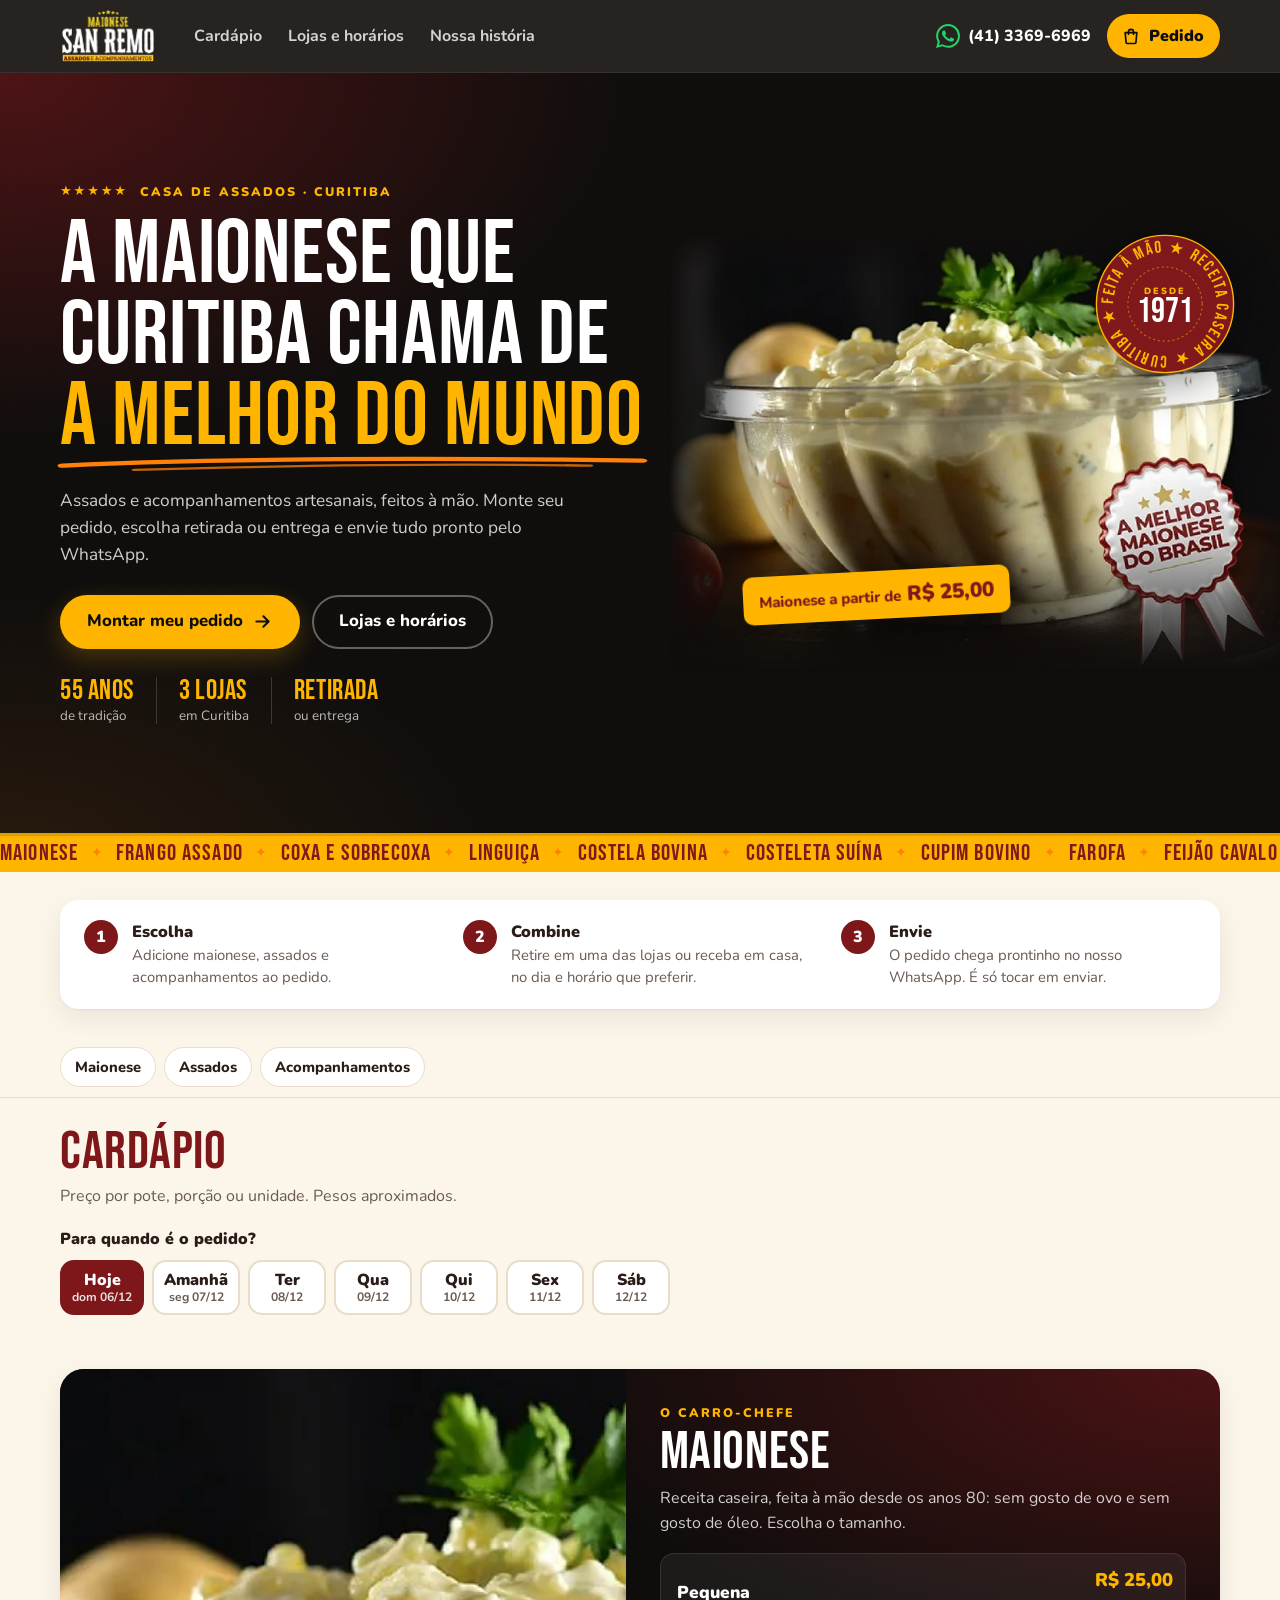
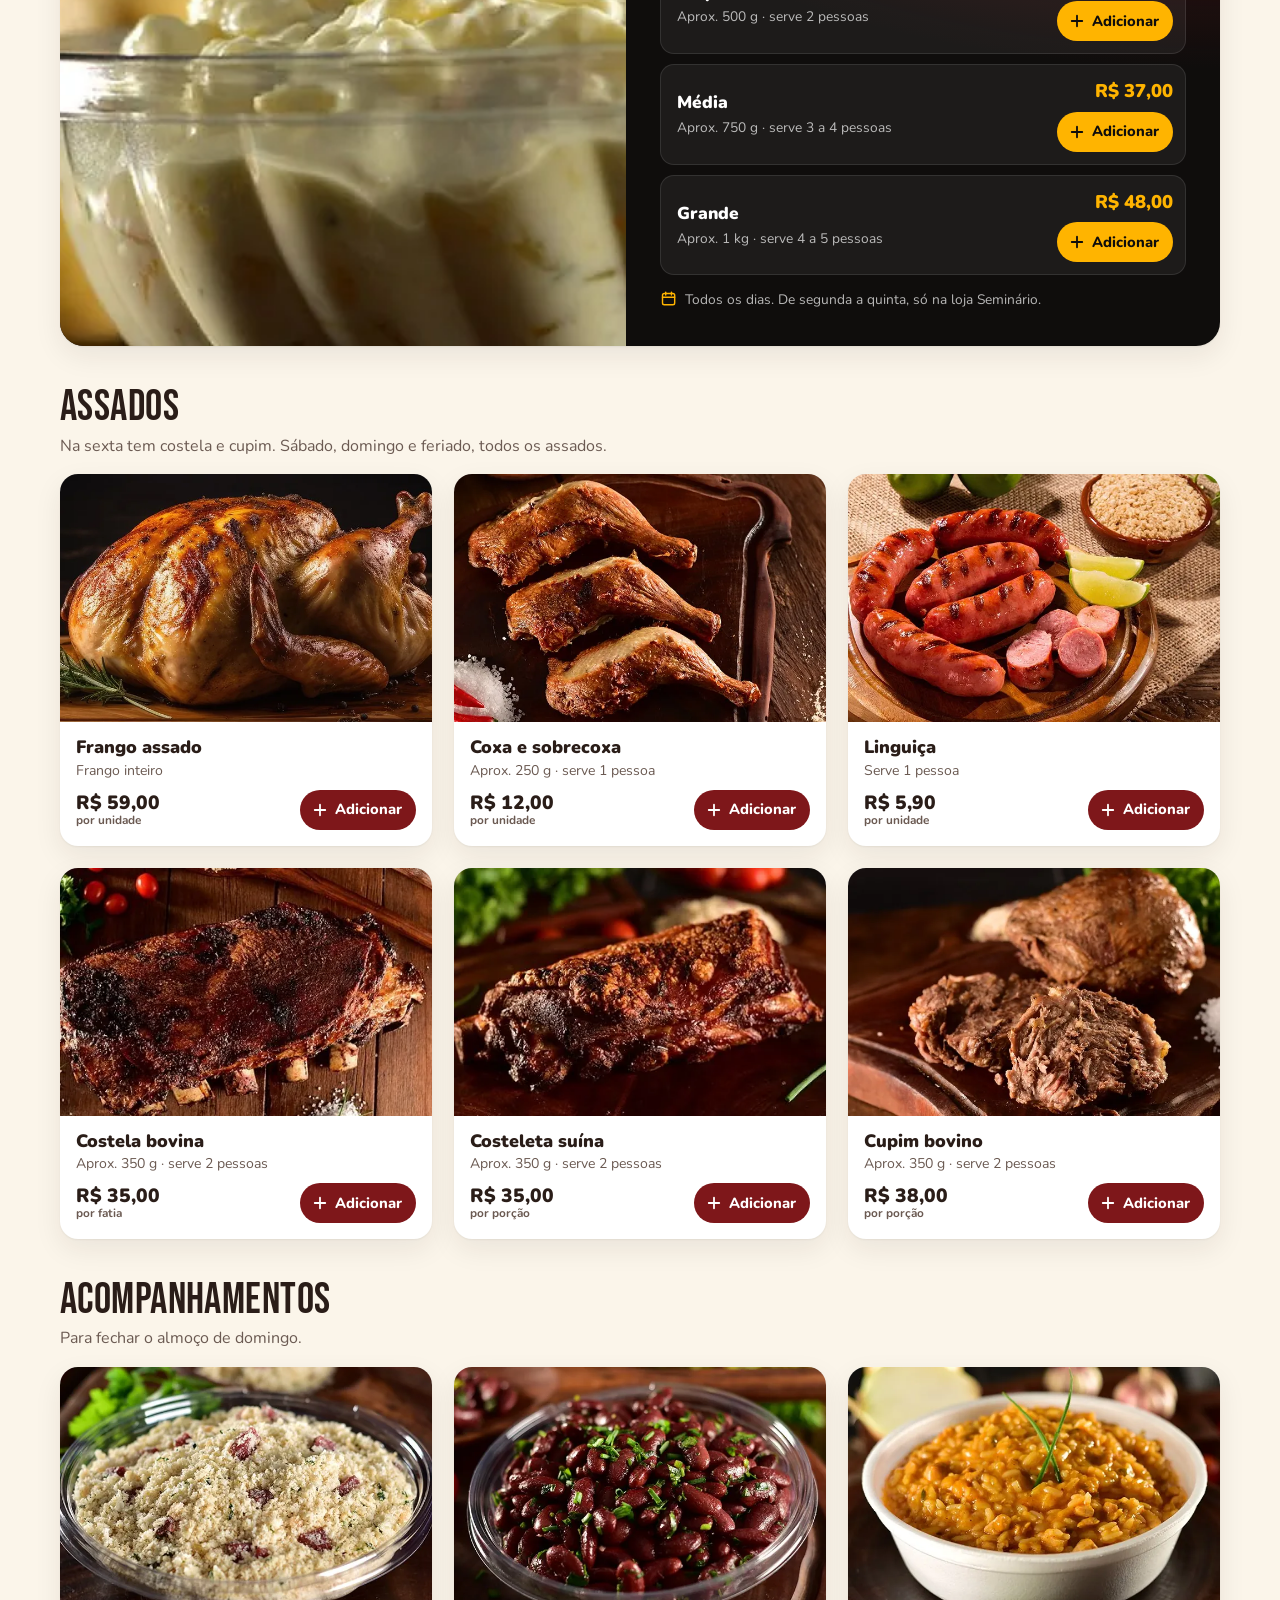
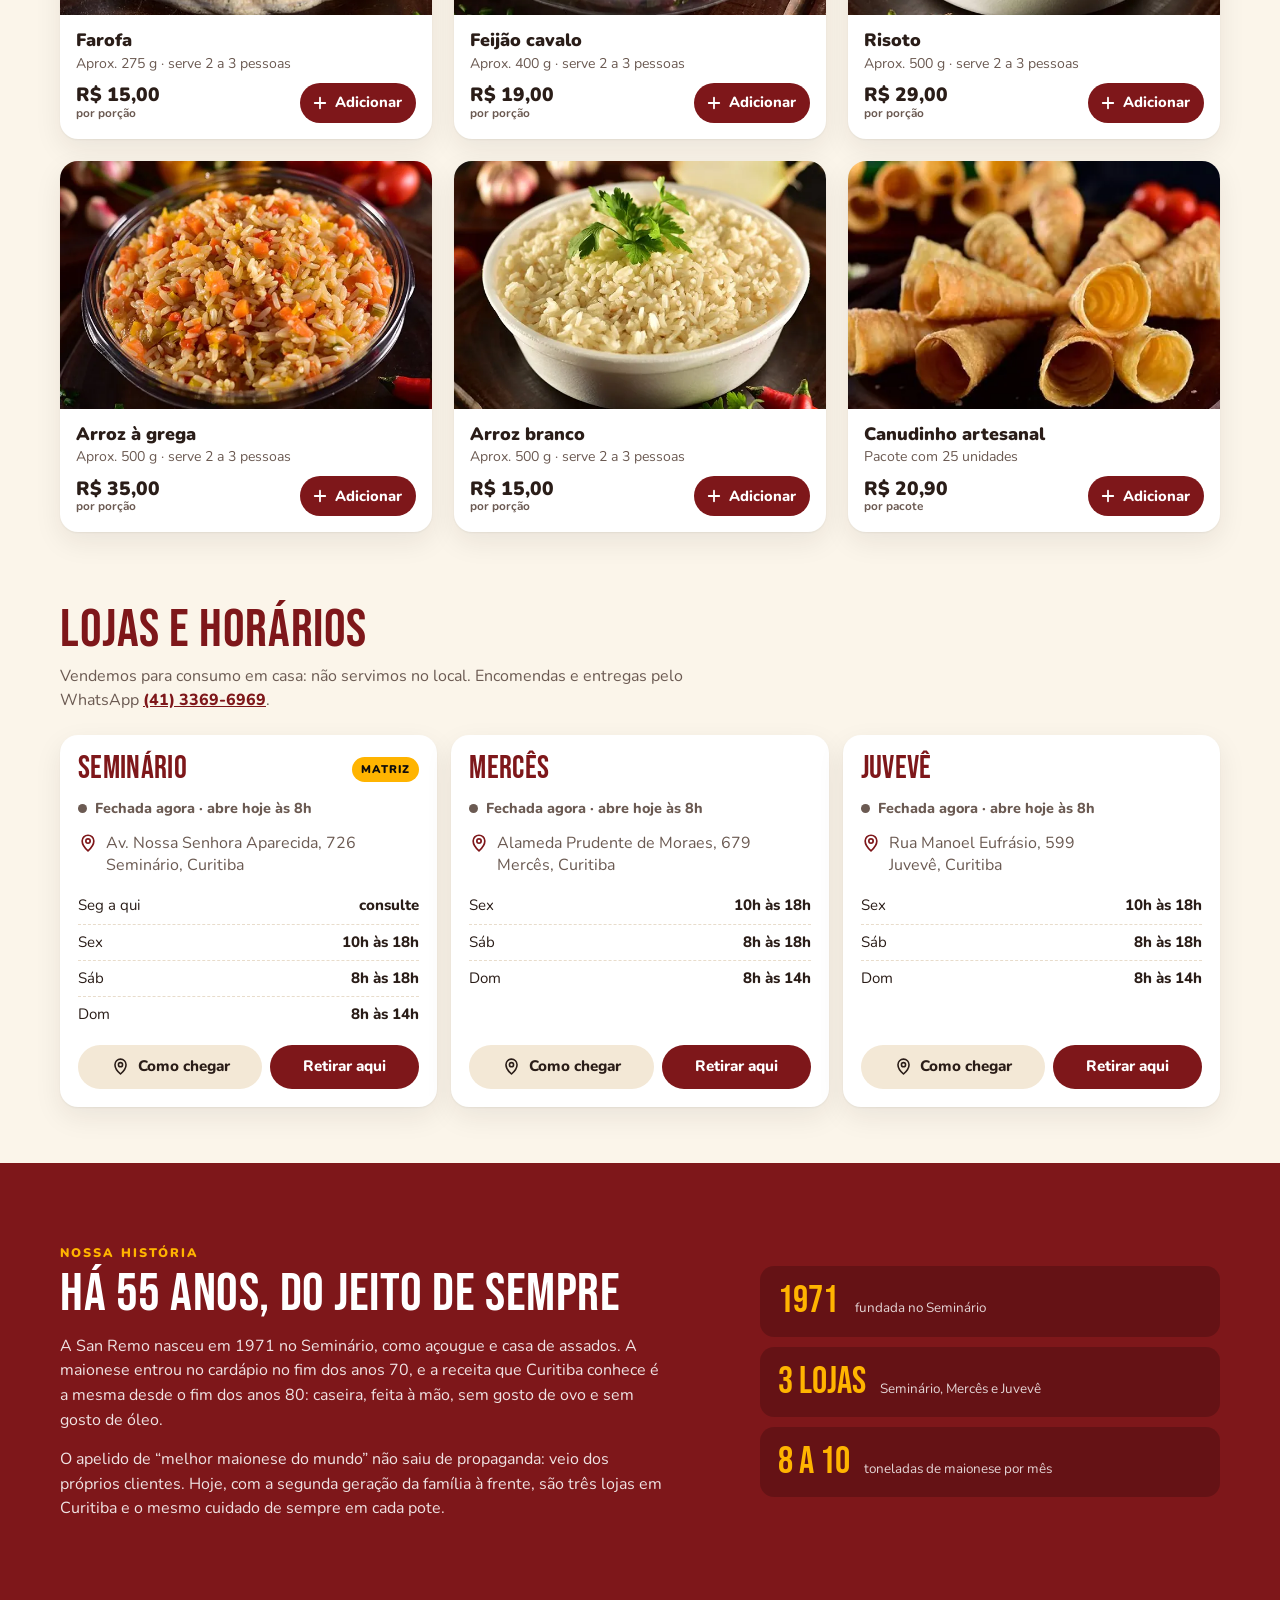
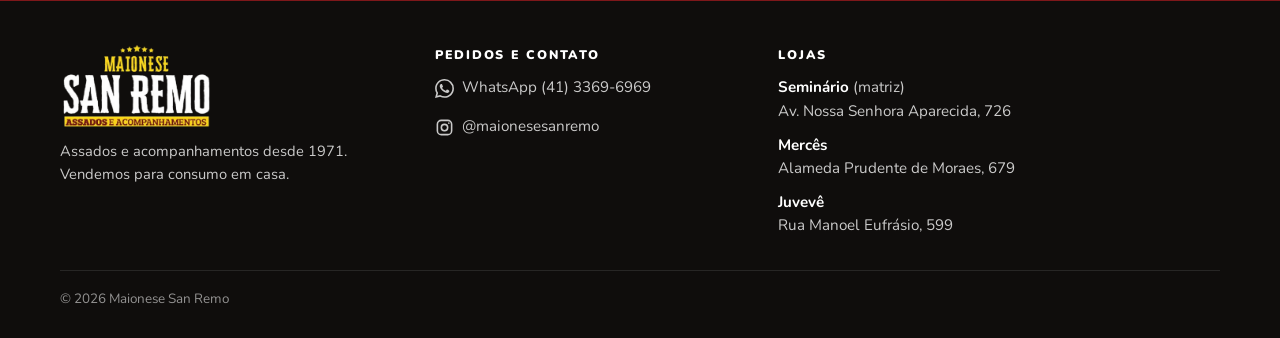
==== commit 9e042b9e: "Hero novo e cardápio que mostra só o que sai em cada dia Hero: foto sem moldura que se mistura ao fu" ====
--- a/index.html
+++ b/index.html
@@ -89,7 +89,7 @@
     <section class="hero">
       <div class="hero__in">
         <div class="hero__texto">
-          <p class="hero__sobre">Desde 1971 · Curitiba</p>
+          <p class="hero__sobre"><span class="hero__estrelas" aria-hidden="true">★★★★★</span>Casa de assados · Curitiba</p>
           <h1>A maionese que Curitiba chama de <em>a melhor do mundo</em></h1>
           <p class="hero__sub">Assados e acompanhamentos artesanais, feitos à mão. Monte seu pedido, escolha retirada ou entrega e envie tudo pronto pelo WhatsApp.</p>
           <div class="hero__ctas">
@@ -97,16 +97,28 @@
             <a class="btn btn--contorno btn--grande" href="#lojas">Lojas e horários</a>
           </div>
           <ul class="hero__fatos">
-            <li><svg class="ico" aria-hidden="true"><use href="#i-loja"/></svg>3 lojas: Seminário, Mercês e Juvevê</li>
-            <li><svg class="ico" aria-hidden="true"><use href="#i-moto"/></svg>Retirada ou entrega</li>
+            <li><b><span data-anos>55</span> anos</b> de tradição</li>
+            <li><b>3 lojas</b> em Curitiba</li>
+            <li><b>Retirada</b> ou entrega</li>
           </ul>
         </div>
         <figure class="hero__foto">
-          <div class="polaroid">
-            <img src="img/maionese-destaque.webp" alt="Pote de maionese San Remo com salsinha e o selo “A melhor maionese do Brasil”" width="800" height="562" fetchpriority="high">
-          </div>
+          <img src="img/maionese-destaque.webp" alt="Pote de maionese San Remo com salsinha e o selo “A melhor maionese do Brasil”" width="800" height="562" fetchpriority="high">
+          <svg class="hero__selo" viewBox="0 0 200 200" aria-hidden="true" focusable="false">
+            <defs><path id="selo-volta" d="M100 100m-74 0a74 74 0 1 1 148 0a74 74 0 1 1-148 0"/></defs>
+            <circle cx="100" cy="100" r="98" class="hero__selo-fundo"/>
+            <circle cx="100" cy="100" r="53" class="hero__selo-aro"/>
+            <g class="hero__selo-giro">
+              <text class="hero__selo-volta"><textPath href="#selo-volta">Feita à mão ★ Receita caseira ★ Curitiba ★</textPath></text>
+            </g>
+            <text x="100" y="86" class="hero__selo-rot">desde</text>
+            <text x="100" y="125" class="hero__selo-num">1971</text>
+          </svg>
           <figcaption class="faixa-preco">Maionese a partir de <strong data-preco-min>R$ 25,00</strong></figcaption>
         </figure>
+      </div>
+      <div class="faixa" aria-hidden="true" hidden>
+        <div class="faixa__trilho" data-faixa></div>
       </div>
     </section>
 
@@ -128,7 +140,7 @@
         <h2 id="cardapio-titulo" class="titulo-secao">Cardápio</h2>
         <p class="cardapio__intro">Preço por pote, porção ou unidade. Pesos aproximados.</p>
       </div>
-      <div class="agenda" data-agenda></div>
+      <div class="quando" data-quando></div>
       <div data-cardapio></div>
       <noscript>
         <p class="aviso-noscript">Para montar o pedido pelo site, ative o JavaScript do navegador. Ou peça direto pelo WhatsApp: <a href="https://wa.me/554133696969">(41) 3369-6969</a>.</p>
--- a/css/estilo.css
+++ b/css/estilo.css
@@ -183,49 +183,124 @@
 
 /* ---------- hero ---------- */
 .hero {
-  position: relative; color: #fff; --foco: var(--amarelo); overflow: hidden;
+  position: relative; isolation: isolate; color: #fff; --foco: var(--amarelo); overflow: hidden;
   background:
-    radial-gradient(85% 70% at 85% 25%, rgba(126, 23, 26, .62), transparent 70%),
-    radial-gradient(60% 55% at 0% 100%, rgba(255, 127, 8, .13), transparent 70%),
+    radial-gradient(70% 65% at 0% 0%, rgba(126, 23, 26, .55), transparent 70%),
+    radial-gradient(55% 50% at 0% 100%, rgba(255, 127, 8, .10), transparent 70%),
     var(--carvao);
+}
+/* granulado leve por cima de tudo, para tirar o aspecto "chapado" */
+.hero::after {
+  content: ''; position: absolute; inset: 0; z-index: 3; pointer-events: none; opacity: .14; mix-blend-mode: soft-light;
+  background-image: url("data:image/svg+xml,%3Csvg xmlns='http://www.w3.org/2000/svg' width='180' height='180'%3E%3Cfilter id='g'%3E%3CfeTurbulence type='fractalNoise' baseFrequency='.8' numOctaves='3' stitchTiles='stitch'/%3E%3C/filter%3E%3Crect width='100%25' height='100%25' filter='url(%23g)'/%3E%3C/svg%3E");
 }
 .hero__in {
   width: min(var(--largura), 100% - 32px); margin-inline: auto;
-  display: grid; gap: 36px; padding: 36px 0 64px;
-}
+  display: grid; gap: 10px; padding: 34px 0 26px;
+}
+.hero__texto { position: relative; z-index: 2; }
 .hero__sobre {
-  display: inline-block; font-weight: 900; font-size: .78rem; letter-spacing: .16em;
-  text-transform: uppercase; color: var(--amarelo);
-}
+  display: flex; align-items: center; flex-wrap: wrap; gap: 4px 12px; font-weight: 900; font-size: .78rem;
+  letter-spacing: .16em; text-transform: uppercase; color: var(--amarelo);
+}
+.hero__estrelas { font-size: .82rem; letter-spacing: .14em; line-height: 1; }
 .hero h1 {
   font-family: var(--fonte-display); font-weight: 400; letter-spacing: .01em;
-  font-size: clamp(3rem, 12vw, 5.4rem); line-height: .92; margin-top: 10px;
-}
-.hero h1 em { font-style: normal; color: var(--amarelo); }
-.hero__sub { margin-top: 16px; font-size: 1.08rem; color: rgba(255, 255, 255, .82); max-width: 33em; }
+  font-size: clamp(3rem, 12.6vw, 5.6rem); line-height: .9; margin-top: 14px; text-wrap: balance;
+}
+.hero h1 em {
+  position: relative; display: block; width: fit-content; font-style: normal; color: var(--amarelo);
+  padding-bottom: .1em;
+}
+/* pincelada embaixo de "a melhor do mundo" */
+.hero h1 em::after {
+  content: ''; position: absolute; left: -.04em; right: -.06em; bottom: -.07em; height: .2em;
+  background: url("data:image/svg+xml,%3Csvg xmlns='http://www.w3.org/2000/svg' viewBox='0 0 300 24' preserveAspectRatio='none'%3E%3Cg fill='none' stroke='%23ff7f08' stroke-linecap='round'%3E%3Cpath d='M4 15C70 6 170 3 296 8' stroke-width='6'/%3E%3Cpath d='M40 21C120 14 205 12 270 15' stroke-width='3.2' opacity='.75'/%3E%3C/g%3E%3C/svg%3E") center / 100% 100% no-repeat;
+  animation: pincelar .7s .55s cubic-bezier(.6, 0, .3, 1) both;
+}
+@keyframes pincelar { from { clip-path: inset(0 100% 0 0); } to { clip-path: inset(0 0 0 0); } }
+.hero__sub { margin-top: 22px; font-size: 1.08rem; color: rgba(255, 255, 255, .8); max-width: 32em; }
 .hero__ctas { display: flex; flex-wrap: wrap; gap: 12px; margin-top: 26px; }
 .hero__ctas .btn--amarelo { flex: 1 1 100%; }
 .hero__ctas .btn--contorno { flex: 1 1 100%; }
 .hero__fatos {
-  list-style: none; margin: 24px 0 0; padding: 0; display: flex; flex-wrap: wrap; gap: 8px 22px;
-  font-weight: 700; font-size: .92rem; color: rgba(255, 255, 255, .78);
-}
-.hero__fatos li { display: inline-flex; align-items: center; gap: 8px; }
-.hero__fatos .ico { color: var(--amarelo); }
-.hero__foto { margin: 0; position: relative; justify-self: center; width: min(100%, 540px); padding: 0 6px 10px; }
-.polaroid {
-  background: #fff; padding: 10px; border-radius: 4px; transform: rotate(2deg);
-  box-shadow: var(--sombra-forte), 0 2px 0 rgba(0, 0, 0, .2);
+  list-style: none; margin: 28px 0 0; padding: 0; display: flex;
+  font-size: .84rem; line-height: 1.3; color: rgba(255, 255, 255, .7);
+}
+.hero__fatos li { flex: 0 1 auto; padding: 0 14px; border-left: 1px solid rgba(255, 255, 255, .16); }
+.hero__fatos li:first-child { padding-left: 0; border-left: 0; }
+.hero__fatos b {
+  display: block; font-family: var(--fonte-display); font-weight: 400; font-size: 1.75rem;
+  line-height: 1; letter-spacing: .02em; color: var(--amarelo); margin-bottom: 2px;
+}
+
+/* foto: sem moldura, as bordas se dissolvem no fundo escuro (a foto já tem fundo preto) */
+.hero__foto { position: relative; margin: 0 -16px; }
+.hero__foto img {
+  width: 100%;
+  -webkit-mask-image: linear-gradient(to right, transparent, #000 16%, #000 90%, transparent), linear-gradient(to bottom, transparent, #000 9%, #000 70%, transparent);
+  -webkit-mask-composite: source-in;
+  mask-image: linear-gradient(to right, transparent, #000 16%, #000 90%, transparent), linear-gradient(to bottom, transparent, #000 9%, #000 70%, transparent);
+  mask-composite: intersect;
+}
+.hero__selo {
+  position: absolute; right: 5%; top: 2%; width: clamp(96px, 27vw, 140px); height: auto;
+  filter: drop-shadow(0 10px 22px rgba(0, 0, 0, .45));
+}
+.hero__selo-fundo { fill: var(--vinho); stroke: var(--amarelo); stroke-width: 2; }
+.hero__selo-aro { fill: none; stroke: rgba(255, 180, 0, .55); stroke-width: 1.5; stroke-dasharray: 2 5; stroke-linecap: round; }
+.hero__selo-volta {
+  font-family: var(--fonte-display); font-size: 24px; letter-spacing: 2.2px; fill: var(--amarelo);
+  text-transform: uppercase;
+}
+.hero__selo-giro { transform-box: view-box; transform-origin: 50% 50%; animation: girar 26s linear infinite; }
+@keyframes girar { to { transform: rotate(360deg); } }
+.hero__selo-num { font-family: var(--fonte-display); font-size: 50px; fill: #fff; text-anchor: middle; }
+.hero__selo-rot {
+  font-family: var(--fonte); font-weight: 900; font-size: 13px; letter-spacing: 3px; fill: var(--amarelo);
+  text-anchor: middle; text-transform: uppercase;
 }
 .faixa-preco {
-  position: absolute; left: -2px; bottom: -6px; transform: rotate(-3deg);
-  background: var(--amarelo); color: var(--vinho); font-weight: 800; font-size: .95rem;
-  padding: 8px 16px; border-radius: 10px; box-shadow: 0 10px 24px rgba(0, 0, 0, .35);
-}
-.faixa-preco strong { font-weight: 900; font-size: 1.3rem; margin-left: 2px; white-space: nowrap; }
+  position: absolute; left: 6%; bottom: 5%; transform: rotate(-3deg);
+  background: var(--amarelo); color: var(--vinho); font-weight: 800; font-size: .86rem;
+  padding: 7px 14px; border-radius: 10px; box-shadow: 0 10px 24px rgba(0, 0, 0, .35);
+}
+.faixa-preco strong { font-weight: 900; font-size: 1.15rem; margin-left: 2px; white-space: nowrap; }
+@media (min-width: 640px) {
+  .faixa-preco { font-size: .95rem; padding: 8px 16px; }
+  .faixa-preco strong { font-size: 1.3rem; }
+}
+
+/* entrada */
+@keyframes surgir { from { opacity: 0; transform: translateY(16px); } }
+@keyframes revelar { from { opacity: 0; transform: scale(1.04); } }
+@keyframes carimbar { from { opacity: 0; transform: scale(.6) rotate(-25deg); } }
+.hero__texto > * { animation: surgir .7s cubic-bezier(.2, .7, .2, 1) both; }
+.hero__texto > :nth-child(2) { animation-delay: .06s; }
+.hero__texto > :nth-child(3) { animation-delay: .14s; }
+.hero__texto > :nth-child(4) { animation-delay: .2s; }
+.hero__texto > :nth-child(5) { animation-delay: .26s; }
+.hero__foto img { animation: revelar 1.1s .1s cubic-bezier(.2, .7, .2, 1) both; }
+.hero__selo { animation: carimbar .6s .6s cubic-bezier(.3, 1.5, .5, 1) both; }
+.faixa-preco { animation: surgir .6s .75s cubic-bezier(.2, .7, .2, 1) both; }
+
+/* faixa com o cardápio rolando (gerada a partir de js/cardapio.js) */
+.faixa {
+  position: relative; z-index: 2; overflow: hidden; background: var(--amarelo); color: var(--vinho);
+  box-shadow: inset 0 3px 0 rgba(0, 0, 0, .12);
+}
+.faixa__trilho { display: flex; width: max-content; animation: rolar 70s linear infinite; }
+.faixa:hover .faixa__trilho { animation-play-state: paused; }
+.faixa__lista { display: flex; margin: 0; padding: 0; list-style: none; }
+.faixa__lista li {
+  display: flex; align-items: center; white-space: nowrap; padding: 9px 0 7px;
+  font-family: var(--fonte-display); font-size: 1.45rem; line-height: 1; letter-spacing: .05em;
+}
+.faixa__lista li::after { content: '✦'; margin: 0 .85em; font-size: .62em; color: var(--laranja); }
+@keyframes rolar { to { transform: translateX(-50%); } }
 
 /* ---------- como pedir ---------- */
-.passos { width: min(var(--largura), 100% - 32px); margin: -30px auto 0; position: relative; z-index: 2; }
+.passos { width: min(var(--largura), 100% - 32px); margin: 28px auto 0; position: relative; z-index: 2; }
 .passos__lista {
   list-style: none; margin: 0; padding: 16px 18px; display: grid; gap: 14px;
   background: var(--papel); border-radius: var(--raio); box-shadow: var(--sombra);
@@ -264,17 +339,15 @@
 .cardapio__intro { margin-top: 6px; color: var(--texto-suave); }
 .aviso-noscript { margin-top: 16px; padding: 16px; background: var(--papel); border-radius: var(--raio-p); }
 
-.agenda {
-  margin-top: 18px; padding: 16px 18px; background: var(--papel); border-radius: var(--raio);
-  border: 1px solid var(--linha);
-}
-.agenda:empty { display: none; }
-.agenda__cab { display: flex; align-items: center; gap: 8px; font-weight: 900; color: var(--vinho); }
-.agenda__lista { list-style: none; margin: 12px 0 0; padding: 0; display: grid; gap: 10px; }
-.agenda__lista li { display: grid; gap: 1px; padding-left: 12px; border-left: 3px solid var(--amarelo); }
-.agenda__dias { font-weight: 900; }
-.agenda__oque { font-weight: 700; }
-.agenda__onde { font-size: .86rem; color: var(--texto-suave); font-weight: 600; }
+/* dia do pedido: o cardápio mostra só o que sai nesse dia */
+.quando { margin-top: 18px; }
+.quando:empty { display: none; }
+.quando fieldset { border: 0; margin: 0; padding: 0; min-width: 0; }
+.quando legend { padding: 0; margin-bottom: 8px; font-weight: 900; }
+.quando .dias { margin-bottom: 0; }
+.quando__nota { margin-top: 4px; font-size: .9rem; color: var(--texto-suave); }
+.quando__nota p + p { margin-top: 2px; }
+.quando__alerta { color: var(--vinho); font-weight: 800; }
 
 .categoria { padding-top: 40px; scroll-margin-top: calc(var(--topo-h) + 70px); }
 .categoria__topo { margin-bottom: 16px; }
@@ -623,8 +696,6 @@
 
 @media (min-width: 760px) {
   .passos__lista { grid-template-columns: repeat(3, 1fr); gap: 24px; padding: 20px 24px; }
-  .agenda__lista { grid-template-columns: repeat(3, 1fr); gap: 18px; }
-  .agenda__lista li { padding-left: 14px; }
   .lojas__grade { grid-template-columns: repeat(3, 1fr); }
   .rodape__in { grid-template-columns: 1.1fr 1fr 1.4fr; }
 
@@ -647,8 +718,14 @@
   .topo__marca img { height: 52px; }
   .topo__nav { display: flex; }
   .topo__wpp-txt { display: inline; }
-  .hero__in { grid-template-columns: 1.08fr .92fr; align-items: center; gap: 56px; padding: 72px 0 104px; }
-  .hero__foto { padding: 0 0 12px; }
+  .hero__in {
+    grid-template-columns: minmax(0, 1.1fr) minmax(0, .9fr); align-items: center; gap: 24px;
+    min-height: min(calc(100svh - var(--topo-h) - 50px), 760px); padding: 48px 0;
+  }
+  .hero__foto { margin: 0 -14% 0 -8%; }
+  .hero__selo { right: 9%; top: 0; }
+  .faixa-preco { left: 12%; bottom: 12%; }
+  .hero__fatos li { padding: 0 22px; }
   .destaque { grid-template-columns: 1fr 1.05fr; }
   .destaque__foto img { aspect-ratio: auto; min-height: 100%; }
   .destaque__info { padding: 34px 34px 36px; }
